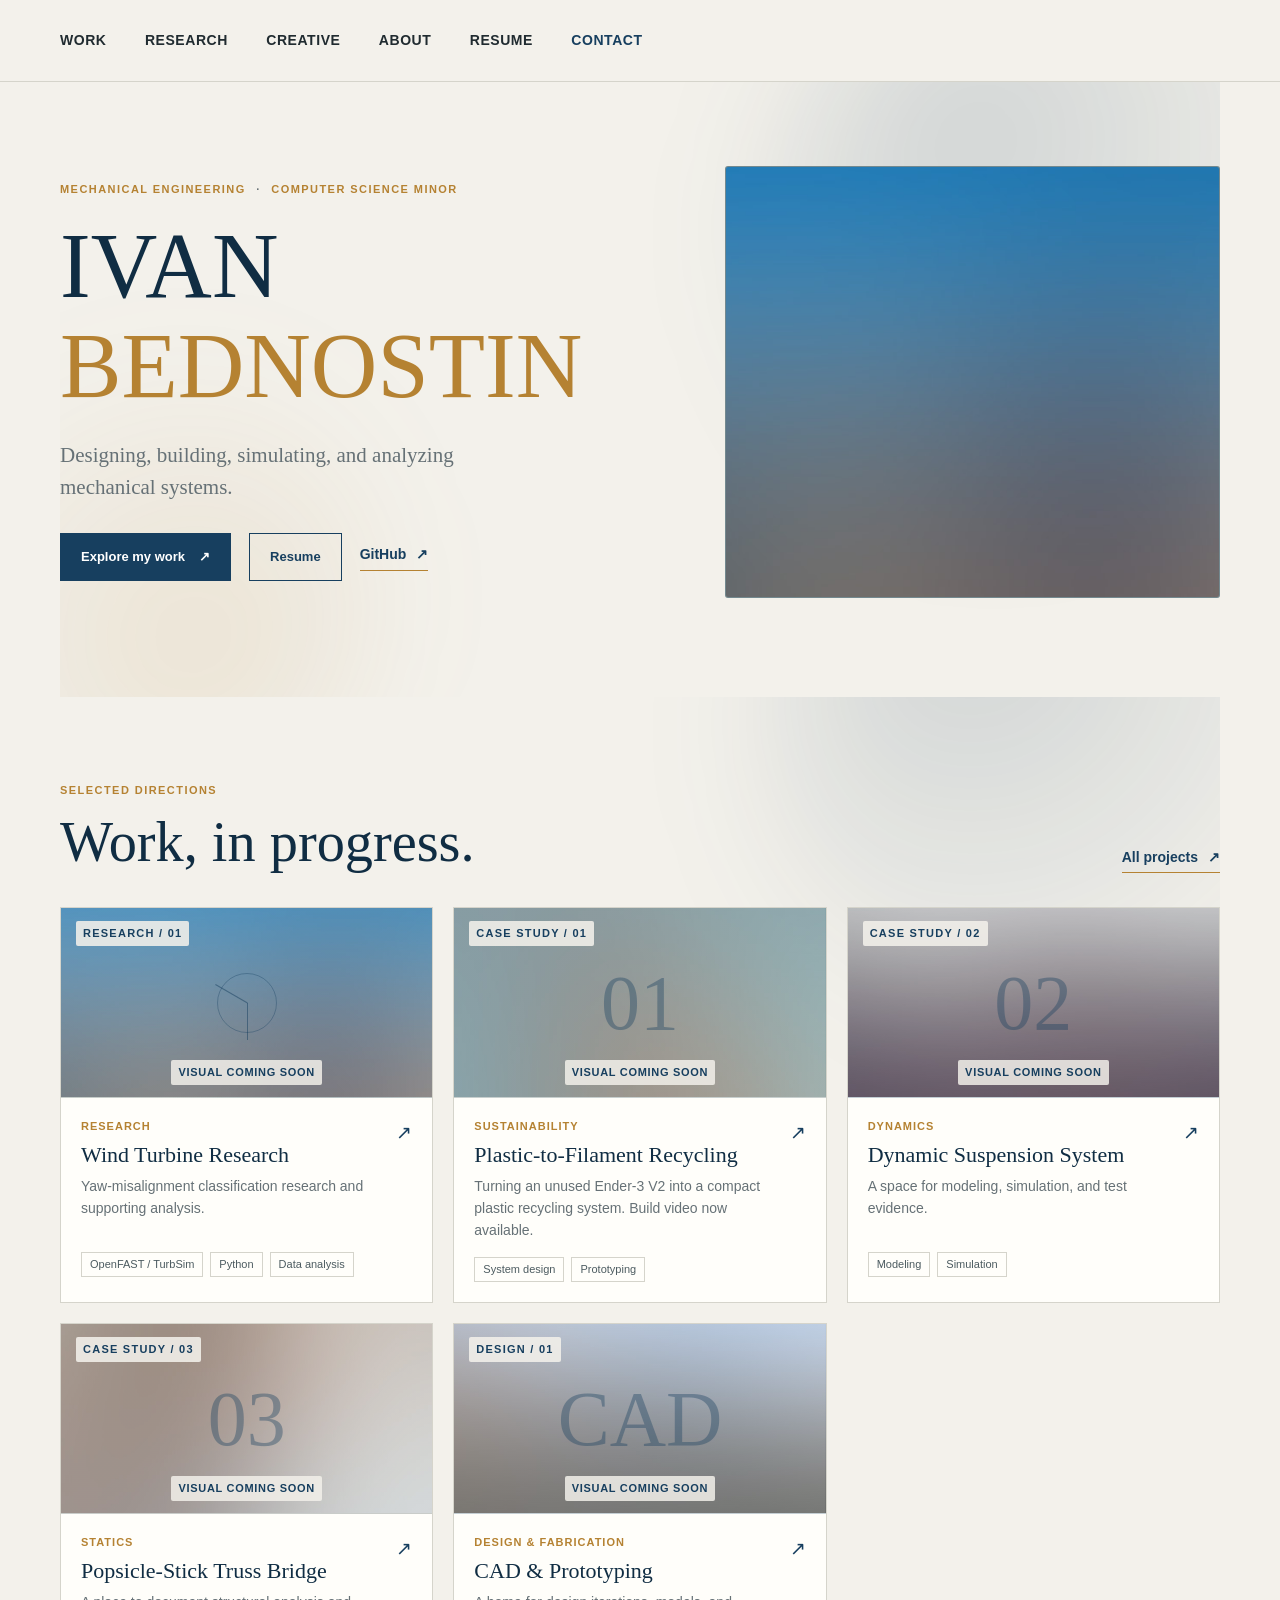
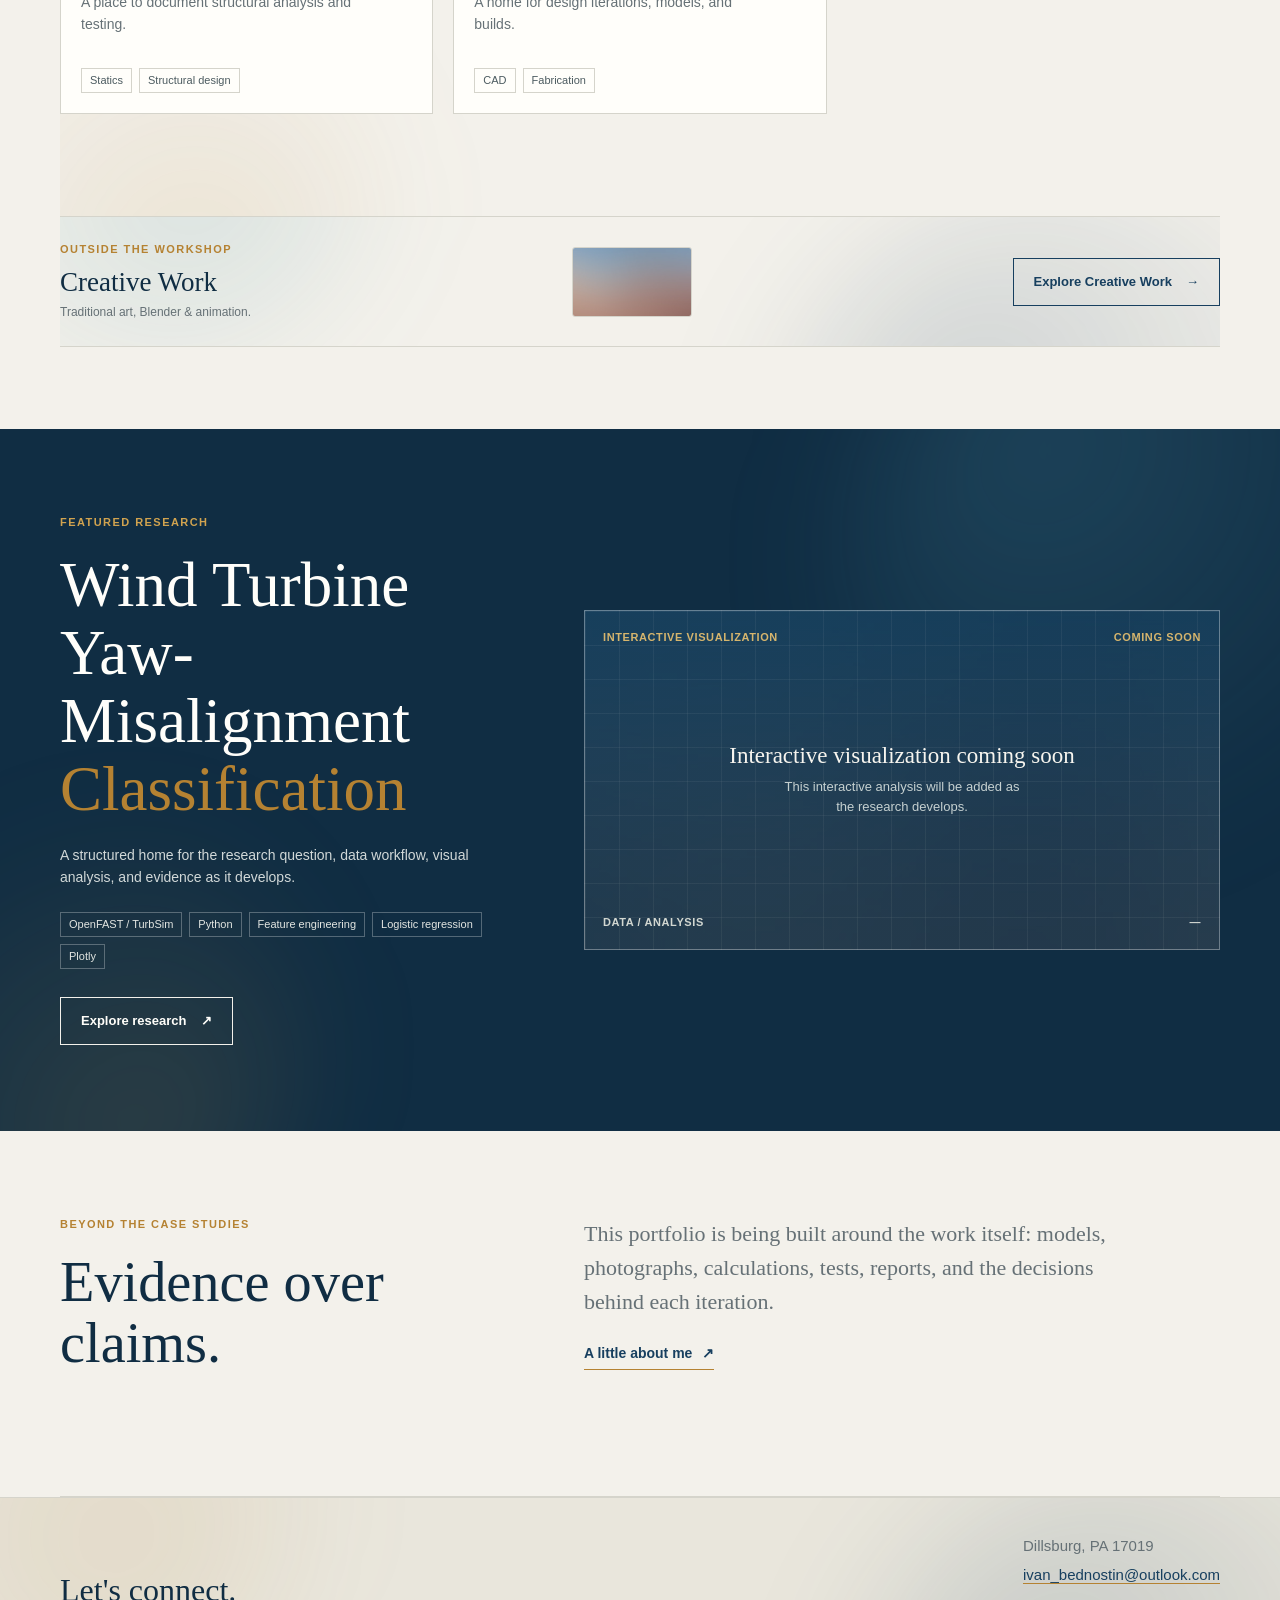
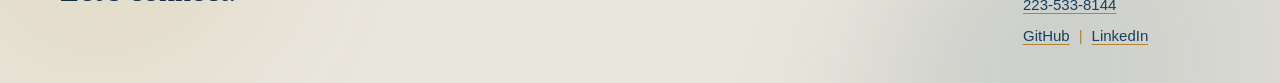
==== index.html @ 0712f46b "Add recycling project build video and automatic new badges Co-authored-by: Copilot <223556219+Copilo" ====
<!doctype html>
<html lang="en">
<head>
  <meta charset="utf-8">
  <meta name="viewport" content="width=device-width, initial-scale=1">
  <meta name="description" content="Engineering portfolio focused on mechanical engineering, computer science, and project work.">
  <title>Engineering Portfolio</title>
  <link rel="stylesheet" href="css/style.css">
  <script src="js/content-updates.js" defer></script>
  <script src="js/main.js" defer></script>
</head>
<body>
  <a class="skip-link" href="#main">Skip to content</a>
  <header class="site-header">
    <button class="menu-toggle" type="button" aria-expanded="false" aria-controls="site-navigation"><span class="menu-icon" aria-hidden="true"></span><span class="sr-only">Toggle navigation</span></button>
    <nav class="site-nav" id="site-navigation" aria-label="Main navigation">
      <a href="projects.html">Work</a><a href="research.html">Research</a><a href="creative.html">Creative</a><a href="about.html">About</a><a href="resume.html">Resume</a><a class="nav-contact" href="#contact">Contact</a>
    </nav>
  </header>

  <main id="main">
    <section class="hero page-shell gradient-field">
      <div class="hero-copy reveal">
        <p class="eyebrow">Mechanical Engineering <span aria-hidden="true">·</span> Computer Science Minor</p>
        <h1>IVAN<br><span>BEDNOSTIN</span></h1>
        <p class="hero-line">Designing, building, simulating, and analyzing mechanical systems.</p>
        <div class="button-row"><a class="button button-primary" href="projects.html">Explore my work <span aria-hidden="true">↗</span></a><a class="button button-secondary" href="resume.html">Resume</a><a class="text-link" href="https://github.com/ivnnsdg" target="_blank" rel="noopener noreferrer">GitHub <span aria-hidden="true">↗</span></a></div>
      </div>
      <div class="hero-visual hero-gradient-visual reveal" aria-hidden="true"><img src="assets/images/gradients/09.jpg" alt="" fetchpriority="high"></div>
    </section>

    <section class="section-block page-shell gradient-field" id="work">
      <div class="section-heading reveal"><div><p class="eyebrow">Selected directions</p><h2>Work, in progress.</h2></div><a class="text-link" href="projects.html">All projects <span aria-hidden="true">↗</span></a></div>
      <div class="project-grid">
        <a class="project-card reveal" href="coming-soon.html?section=research"><div class="card-visual visual-wind gradient-accent-shape" role="img" aria-label="Placeholder for wind turbine research media"><span>RESEARCH / 01</span><i class="wind-mark" aria-hidden="true"></i><b>Visual coming soon</b></div><div class="card-info"><div><p class="card-kicker">Research</p><h3>Wind Turbine Research</h3><p>Yaw-misalignment classification research and supporting analysis.</p></div><span class="card-arrow" aria-hidden="true">↗</span><div class="tag-row"><span>OpenFAST / TurbSim</span><span>Python</span><span>Data analysis</span></div></div></a>
        <a class="project-card reveal" data-new-project="plastic-filament-recycling" href="project-recycling.html"><div class="card-visual visual-recycle" role="img" aria-label="Placeholder for recycling system project media"><span>CASE STUDY / 01</span><i aria-hidden="true">01</i><b>Visual coming soon</b></div><div class="card-info"><div><p class="card-kicker">Sustainability</p><h3>Plastic-to-Filament Recycling</h3><p>Turning an unused Ender-3 V2 into a compact plastic recycling system. Build video now available.</p></div><span class="card-arrow" aria-hidden="true">↗</span><div class="tag-row"><span>System design</span><span>Prototyping</span></div></div></a>
        <a class="project-card reveal" href="coming-soon.html?section=dynamics-suspension"><div class="card-visual visual-dynamics" role="img" aria-label="Placeholder for suspension system project media"><span>CASE STUDY / 02</span><i aria-hidden="true">02</i><b>Visual coming soon</b></div><div class="card-info"><div><p class="card-kicker">Dynamics</p><h3>Dynamic Suspension System</h3><p>A space for modeling, simulation, and test evidence.</p></div><span class="card-arrow" aria-hidden="true">↗</span><div class="tag-row"><span>Modeling</span><span>Simulation</span></div></div></a>
        <a class="project-card reveal" href="coming-soon.html?section=truss-bridge"><div class="card-visual visual-truss" role="img" aria-label="Placeholder for popsicle-stick truss project media"><span>CASE STUDY / 03</span><i aria-hidden="true">03</i><b>Visual coming soon</b></div><div class="card-info"><div><p class="card-kicker">Statics</p><h3>Popsicle-Stick Truss Bridge</h3><p>A place to document structural analysis and testing.</p></div><span class="card-arrow" aria-hidden="true">↗</span><div class="tag-row"><span>Statics</span><span>Structural design</span></div></div></a>
        <a class="project-card reveal" href="coming-soon.html?section=cad-design"><div class="card-visual visual-cad" role="img" aria-label="Placeholder for CAD and prototyping media"><span>DESIGN / 01</span><i aria-hidden="true">CAD</i><b>Visual coming soon</b></div><div class="card-info"><div><p class="card-kicker">Design & fabrication</p><h3>CAD & Prototyping</h3><p>A home for design iterations, models, and builds.</p></div><span class="card-arrow" aria-hidden="true">↗</span><div class="tag-row"><span>CAD</span><span>Fabrication</span></div></div></a>
      </div>
    </section>

    <section class="creative-callout page-shell reveal gradient-field gradient-field-cool" aria-labelledby="creative-callout-title">
      <div><p class="eyebrow">Outside the workshop</p><h2 id="creative-callout-title">Creative Work</h2><p>Traditional art, Blender &amp; animation.</p></div>
      <div class="creative-callout-art" aria-hidden="true"><img src="assets/images/gradients/04.jpg" alt="" loading="lazy"></div>
      <a class="button button-secondary" href="creative.html">Explore Creative Work <span aria-hidden="true">→</span></a>
    </section>

    <section class="research-feature gradient-field gradient-field-dark">
      <div class="page-shell research-layout">
        <div class="research-copy reveal"><p class="eyebrow">Featured research</p><h2>Wind Turbine<br>Yaw-Misalignment<br><em>Classification</em></h2><p>A structured home for the research question, data workflow, visual analysis, and evidence as it develops.</p><div class="tag-row"><span>OpenFAST / TurbSim</span><span>Python</span><span>Feature engineering</span><span>Logistic regression</span><span>Plotly</span></div><a class="button button-light" href="coming-soon.html?section=research">Explore research <span aria-hidden="true">↗</span></a></div>
        <div class="plot-placeholder reveal" role="img" aria-label="Placeholder for a future interactive Plotly visualization"><div class="plot-topline"><span>INTERACTIVE VISUALIZATION</span><span>COMING SOON</span></div><div class="plot-grid"><span>Interactive visualization coming soon</span><small>This interactive analysis will be added as the research develops.</small></div><div class="plot-bottomline"><span>DATA / ANALYSIS</span><span>—</span></div></div>
      </div>
    </section>

    <section class="section-block page-shell split-section" id="cad">
      <div class="split-heading reveal"><p class="eyebrow">Beyond the case studies</p><h2>Evidence over claims.</h2></div><div class="split-copy reveal"><p>This portfolio is being built around the work itself: models, photographs, calculations, tests, reports, and the decisions behind each iteration.</p><a class="text-link" href="about.html">A little about me <span aria-hidden="true">↗</span></a></div>
    </section>

  </main>

  <section class="portfolio-contact gradient-field" id="contact" aria-labelledby="contact-title">
    <div class="page-shell portfolio-contact-layout">
      <h2 id="contact-title">Let's connect.</h2>
      <address class="portfolio-contact-details">
        <span>Dillsburg, PA 17019</span>
        <a href="mailto:ivan_bednostin@outlook.com">ivan_bednostin@outlook.com</a>
        <a href="tel:+12235338144">223-533-8144</a>
        <nav aria-label="Professional profiles"><a href="https://github.com/ivnnsdg" target="_blank" rel="noopener noreferrer">GitHub</a><span aria-hidden="true">|</span><a href="https://linkedin.com/in/ivan-bednostin" target="_blank" rel="noopener noreferrer">LinkedIn</a></nav>
      </address>
    </div>
  </section>
</body>
</html>
---- css/style.css ----
@charset "UTF-8";

:root {
  color-scheme: light;
  --paper: #f3f1eb;
  --paper-deep: #e9e6dc;
  --ink: #202b30;
  --muted: #667176;
  --navy: #173f5f;
  --navy-deep: #102d43;
  --ochre: #b58232;
  --line: #d5d4cb;
  --white: #fffefa;
  --serif: "Palatino Linotype", "Book Antiqua", Georgia, serif;
  --sans: "Trebuchet MS", "Segoe UI", sans-serif;
  --shell: 1160px;
}

* { box-sizing: border-box; }
html { scroll-behavior: smooth; scroll-padding-top: 90px; }
body { margin: 0; background: var(--paper); color: var(--ink); font: 16px/1.65 var(--sans); }
body, button, a { -webkit-tap-highlight-color: transparent; }
a { color: inherit; }
button { font: inherit; }
::selection { background: var(--navy); color: var(--white); }
:focus-visible { outline: 3px solid var(--ochre); outline-offset: 4px; }
.page-shell { width: min(var(--shell), calc(100% - 64px)); margin-inline: auto; }
.sr-only { position: absolute; width: 1px; height: 1px; padding: 0; margin: -1px; overflow: hidden; clip: rect(0, 0, 0, 0); white-space: nowrap; border: 0; }
.skip-link { position: fixed; z-index: 20; top: 12px; left: 12px; padding: 10px 14px; color: white; background: var(--navy); transform: translateY(-160%); }
.skip-link:focus { transform: translateY(0); }

.site-header { min-height: 82px; padding: 0 max(32px, calc((100% - var(--shell)) / 2)); display: flex; align-items: center; justify-content: space-between; border-bottom: 1px solid var(--line); position: relative; z-index: 10; background: var(--paper); }
.site-nav { display: flex; align-items: center; gap: clamp(18px, 3vw, 40px); }
.site-nav a { color: var(--ink); text-decoration: none; font-size: 12px; font-weight: 700; letter-spacing: 1.15px; text-transform: uppercase; transition: color .2s ease; }
.site-nav a:hover, .site-nav a[aria-current="page"] { color: var(--ochre); }
.site-nav .nav-contact { color: var(--navy); }
.menu-toggle { display: none; width: 44px; height: 44px; border: 1px solid var(--line); background: transparent; color: var(--navy); cursor: pointer; }
.menu-icon, .menu-icon::before, .menu-icon::after { width: 18px; height: 1px; display: block; position: relative; margin: auto; background: currentColor; transition: transform .2s ease; }
.menu-icon::before, .menu-icon::after { content: ""; position: absolute; left: 0; }
.menu-icon::before { top: -6px; }.menu-icon::after { top: 6px; }
.menu-toggle[aria-expanded="true"] .menu-icon { background: transparent; }
.menu-toggle[aria-expanded="true"] .menu-icon::before { top: 0; transform: rotate(45deg); }
.menu-toggle[aria-expanded="true"] .menu-icon::after { top: 0; transform: rotate(-45deg); }

h1, h2, h3, p { margin-top: 0; }
h1, h2, h3 { color: var(--navy-deep); }
h1, h2 { font-family: var(--serif); font-weight: 400; line-height: 1.08; }
h1 { margin-bottom: 24px; font-size: clamp(58px, 7.2vw, 94px); letter-spacing: 0; }
h1 span, h1 em, h2 em { color: var(--ochre); font-style: normal; }
h2 { margin-bottom: 20px; font-size: clamp(36px, 4.4vw, 58px); }
h3 { font-size: 20px; line-height: 1.25; }
.eyebrow, .placeholder-label { color: var(--ochre); font-size: 10px; font-weight: 700; letter-spacing: 1.8px; line-height: 1.4; text-transform: uppercase; }
.eyebrow { margin-bottom: 20px; }
.eyebrow span { padding-inline: 6px; color: var(--muted); }
.muted { color: var(--muted); }
.text-link { display: inline-flex; align-items: center; gap: 10px; padding-bottom: 4px; border-bottom: 1px solid var(--ochre); color: var(--navy); text-decoration: none; font-size: 13px; font-weight: 700; }
.text-link span { transition: transform .2s ease; }
.text-link:hover span { transform: translate(3px, -2px); }
.button-row { display: flex; align-items: center; flex-wrap: wrap; gap: 12px 18px; }
.button { min-height: 48px; display: inline-flex; justify-content: center; align-items: center; gap: 14px; padding: 0 20px; border: 1px solid var(--navy); text-decoration: none; font-size: 12px; font-weight: 700; transition: background .2s ease, color .2s ease, transform .2s ease; }
.button:hover:not(:disabled) { transform: translateY(-2px); }
.button-primary { background: var(--navy); color: white; }
.button-primary:hover:not(:disabled) { background: var(--navy-deep); }
.button-secondary { color: var(--navy); }
.button-secondary:hover { background: #e4e8e8; }
.button-light { border-color: var(--paper); color: var(--white); }
.button-light:hover { background: var(--paper); color: var(--navy); }
.button:disabled { cursor: not-allowed; opacity: .56; }

.hero { min-height: 615px; display: grid; grid-template-columns: 1fr .88fr; align-items: center; gap: clamp(38px, 8vw, 106px); padding-block: 62px 78px; }
.hero-copy { padding-block: 16px; }
.hero-copy h1 { text-transform: uppercase; }
.hero-line { max-width: 440px; margin-bottom: 30px; color: var(--muted); font: 21px/1.5 var(--serif); }
.hero-affiliation { margin: 34px 0 0; color: var(--muted); font-size: 11px; letter-spacing: .5px; }
.hero-affiliation span { padding-inline: 6px; color: var(--ochre); }
.technical-placeholder { min-height: 430px; position: relative; overflow: hidden; border: 1px solid #b8c1bf; background-color: #e6e9e3; background-image: linear-gradient(rgba(23, 63, 95, .075) 1px, transparent 1px), linear-gradient(90deg, rgba(23, 63, 95, .075) 1px, transparent 1px); background-size: 28px 28px; }
.hero-gradient-visual { min-height: 430px; overflow: hidden; border: 1px solid rgba(23, 63, 95, .18); border-radius: 3px; background: #87999a; }
.hero-gradient-visual img { width: 100%; height: 100%; min-height: 430px; display: block; object-fit: cover; object-position: center; transition: transform .55s ease; }
.hero-gradient-visual:hover img { transform: scale(1.025); }
.drawing-frame { position: absolute; inset: 9% 10%; border: 1px solid rgba(23, 63, 95, .35); }
.drawing-frame::before, .drawing-frame::after { content: ""; position: absolute; inset: 12%; border: 1px dashed rgba(23, 63, 95, .28); }
.drawing-frame::after { inset: 25% 20%; border-style: solid; transform: rotate(45deg); }
.drawing-cross { width: 9px; height: 9px; position: absolute; z-index: 1; border: 1px solid var(--ochre); border-radius: 50%; }
.cross-one { top: 19%; left: 28%; }.cross-two { right: 24%; bottom: 24%; }
.drawing-ring { width: 36%; aspect-ratio: 1; position: absolute; top: 32%; left: 32%; border: 1px solid rgba(23, 63, 95, .5); border-radius: 50%; }
.drawing-axis { position: absolute; left: 50%; top: 50%; background: rgba(23, 63, 95, .45); transform-origin: left; }
.axis-x { width: 34%; height: 1px; }.axis-y { width: 26%; height: 1px; transform: rotate(90deg); }
.drawing-dimension { position: absolute; color: var(--navy); font: 9px var(--sans); letter-spacing: 1.2px; }
.dimension-top { left: 4%; top: -17px; }.dimension-side { right: -44px; bottom: 12%; writing-mode: vertical-rl; }
.placeholder-caption { position: absolute; left: 20px; bottom: 18px; display: flex; align-items: flex-start; gap: 10px; color: var(--navy); font-size: 11px; font-weight: 700; }
.placeholder-caption small { color: var(--muted); font-size: 10px; font-weight: 400; }
.status-dot { width: 7px; height: 7px; margin-top: 5px; border-radius: 50%; background: var(--ochre); }
.visual-index { position: absolute; right: 18px; top: 16px; color: var(--muted); font-size: 9px; letter-spacing: 1px; }

.section-block { padding-block: 86px 102px; }
.section-heading { display: flex; align-items: end; justify-content: space-between; gap: 24px; margin-bottom: 34px; }
.section-heading h2 { margin-bottom: 0; }
.section-heading .eyebrow { margin-bottom: 14px; }
.project-grid { display: grid; grid-template-columns: repeat(3, minmax(0, 1fr)); gap: 20px; }
.project-card { min-width: 0; overflow: hidden; border: 1px solid var(--line); background: var(--white); color: inherit; text-decoration: none; transition: transform .22s ease, border-color .22s ease, box-shadow .22s ease; }
.project-card:hover { transform: translateY(-4px); border-color: #9caeb2; box-shadow: 0 12px 28px rgba(29, 48, 55, .08); }
.card-visual { height: 190px; position: relative; display: grid; place-items: center; overflow: hidden; border-bottom: 1px solid rgba(23, 63, 95, .15); background-color: #e2e6e2; }
.card-visual::before { content: ""; position: absolute; inset: 0; background-position: center; background-size: cover; transition: transform .45s ease; }
.project-card:hover .card-visual::before { transform: scale(1.035); }
.card-visual > span { position: absolute; z-index: 1; left: 15px; top: 13px; padding: 4px 7px; border-radius: 2px; background: rgba(243, 241, 235, .88); color: var(--navy); font-size: 9px; font-weight: 700; letter-spacing: 1.25px; }
.card-visual > i { z-index: 1; color: rgba(23, 63, 95, .38); font: normal 78px var(--serif); }
.card-visual > b { position: absolute; z-index: 1; bottom: 12px; padding: 4px 7px; border-radius: 2px; background: rgba(243, 241, 235, .84); color: var(--navy); font-size: 9px; font-weight: 700; letter-spacing: .7px; text-transform: uppercase; }
.visual-wind { background-color: #e6e8df; }.visual-recycle { background-color: #e6e8e1; }.visual-dynamics { background-color: #e1e7e8; }.visual-truss { background-color: #e9e5dc; }.visual-cad { background-color: #e3e7e7; }.visual-creative { background-color: #e9e3d9; }
.wind-mark { width: 60px; height: 60px; position: relative; border: 1px solid rgba(23, 63, 95, .34); border-radius: 50%; }
.wind-mark::before, .wind-mark::after { content: ""; position: absolute; left: 50%; top: 50%; width: 1px; height: 37px; background: rgba(23, 63, 95, .5); transform-origin: top; }
.wind-mark::after { transform: rotate(120deg); }.wind-mark { box-shadow: inset 0 0 0 28px transparent; }
.card-info { min-height: 199px; display: grid; grid-template-columns: 1fr auto; gap: 16px 10px; padding: 20px; }
.card-kicker { margin-bottom: 7px; color: var(--ochre); font-size: 9px; font-weight: 700; letter-spacing: 1.35px; text-transform: uppercase; }
.card-info h3 { margin-bottom: 8px; font: 22px/1.18 var(--serif); }
.card-info p:not(.card-kicker) { max-width: 290px; margin-bottom: 0; color: var(--muted); font-size: 12px; line-height: 1.55; }
.card-arrow { color: var(--navy); font-size: 19px; transition: transform .2s ease; }.project-card:hover .card-arrow { transform: translate(3px, -3px); }
.tag-row { display: flex; flex-wrap: wrap; gap: 7px; grid-column: 1 / -1; align-self: end; }
.tag-row span { padding: 4px 8px; border: 1px solid var(--line); color: #4c5b60; font-size: 9px; line-height: 1.35; }

.research-feature { padding-block: 86px; background: var(--navy-deep); color: #f7f5ef; }
.research-layout { display: grid; grid-template-columns: .8fr 1.2fr; align-items: center; gap: clamp(40px, 8vw, 100px); }
.research-copy .eyebrow { color: #d1a34f; }.research-copy h2 { margin-bottom: 22px; color: var(--white); font-size: clamp(42px, 5vw, 63px); }.research-copy p:not(.eyebrow) { max-width: 410px; color: #d1d8d8; font-size: 14px; }
.research-copy .tag-row { margin: 24px 0 28px; }.research-copy .tag-row span { border-color: rgba(255,255,255,.28); color: #e3e6e2; }
.plot-placeholder { min-height: 340px; display: flex; flex-direction: column; padding: 18px; border: 1px solid rgba(255,255,255,.34); background-color: #183b52; background-image: linear-gradient(rgba(237, 237, 222, .06) 1px, transparent 1px), linear-gradient(90deg, rgba(237, 237, 222, .06) 1px, transparent 1px), linear-gradient(rgba(16, 45, 67, .78), rgba(16, 45, 67, .78)), url("../assets/images/gradients/09.jpg"); background-size: 34px 34px, 34px 34px, cover, cover; background-position: 0 0, 0 0, center, center; }
.plot-topline, .plot-bottomline { display: flex; justify-content: space-between; gap: 12px; color: #d6b56d; font-size: 9px; font-weight: 700; letter-spacing: 1px; }
.plot-grid { flex: 1; display: flex; flex-direction: column; align-items: center; justify-content: center; text-align: center; color: #f7f5ef; }
.plot-grid span { font: 23px var(--serif); }.plot-grid small { max-width: 250px; margin-top: 8px; color: #c5d0d0; font-size: 11px; }
.plot-bottomline { color: #d2d7d1; }
.split-section { display: grid; grid-template-columns: .8fr 1.2fr; gap: clamp(40px, 8vw, 100px); border-bottom: 1px solid var(--line); }
.split-heading h2 { max-width: 400px; }.split-copy p { max-width: 560px; margin-bottom: 22px; color: var(--muted); font: 22px/1.55 var(--serif); }

.interior-page { padding-top: 84px; padding-bottom: 100px; }
.page-intro { max-width: 850px; margin-bottom: 74px; }
.page-intro h1 { font-size: clamp(52px, 7vw, 82px); }
.intro-deck { max-width: 580px; margin-bottom: 0; color: var(--muted); font: 21px/1.55 var(--serif); }
.content-section { display: grid; grid-template-columns: 220px minmax(0, 1fr); gap: 40px; padding-block: 36px 54px; border-top: 1px solid var(--line); }
.section-number { padding-top: 8px; color: var(--ochre); font-size: 11px; font-weight: 700; letter-spacing: 1.3px; }
.section-number span { display: block; margin-top: 9px; color: var(--muted); font-size: 9px; letter-spacing: 1.5px; }
.content-section h2 { margin-bottom: 20px; font-size: 37px; }
.placeholder-panel { max-width: 680px; padding: 23px 26px; border-left: 2px solid var(--ochre); background: #ebe9e1; }
.placeholder-panel p:last-child { max-width: 590px; margin-bottom: 0; color: var(--muted); }
.placeholder-panel .placeholder-label { margin-bottom: 11px; }
.story-section { padding-top: 50px; }
.story-section .muted { margin-bottom: 28px; }
.timeline { margin: 0; padding: 0; list-style: none; border-top: 1px solid var(--line); }
.timeline li { display: grid; grid-template-columns: 46px minmax(0, 1fr) 100px; gap: 15px; align-items: start; padding: 23px 0; border-bottom: 1px solid var(--line); }
.timeline-index { color: var(--ochre); font: 17px var(--serif); }.timeline h3 { margin: 0 0 5px; font: 22px var(--serif); }.timeline p { margin: 0; color: var(--muted); font-size: 12px; }.timeline-period { padding-top: 4px; color: var(--muted); font-size: 9px; letter-spacing: 1px; text-align: right; }
.closing-note { max-width: 760px; margin: 35px 0 0 260px; padding: 22px 0; border-top: 1px solid var(--line); }.closing-note .eyebrow { margin-bottom: 10px; }.closing-note p:last-child { margin: 0; color: var(--muted); }

.case-index-list { border-top: 1px solid var(--line); }
.case-index-item { min-height: 105px; display: grid; grid-template-columns: 55px minmax(0, 1fr) auto; align-items: center; gap: 20px; border-bottom: 1px solid var(--line); text-decoration: none; }
.case-index-item:hover h2 { color: var(--ochre); }.case-index-item .index-code { color: var(--ochre); font: 18px var(--serif); }.case-index-item h2 { margin: 0 0 5px; font: 26px var(--serif); transition: color .2s; }.case-index-item p { margin: 0; color: var(--muted); font-size: 11px; }
.academic-section { padding-top: 50px; }.course-list { margin-top: 27px; border-top: 1px solid var(--line); }.course-item { border-bottom: 1px solid var(--line); }.course-item summary { display: flex; justify-content: space-between; align-items: center; gap: 18px; min-height: 64px; cursor: pointer; color: var(--navy-deep); font: 21px var(--serif); list-style: none; }.course-item summary::-webkit-details-marker { display: none; }.course-item summary::after { content: "+"; color: var(--ochre); font: 21px var(--sans); }.course-item[open] summary::after { content: "−"; }.course-item summary span { color: var(--muted); font: 10px var(--sans); text-align: right; }.course-item > p { margin: 0; padding: 0 25px 20px 0; color: var(--muted); font-size: 13px; }
.media-placeholder { min-height: 260px; display: flex; flex-direction: column; align-items: center; justify-content: center; gap: 8px; padding: 28px; border: 1px solid #bac3c1; background-color: #e8e8e0; background-image: linear-gradient(rgba(23, 63, 95, .07) 1px, transparent 1px), linear-gradient(90deg, rgba(23, 63, 95, .07) 1px, transparent 1px); background-size: 26px 26px; color: var(--muted); text-align: center; font: 18px var(--serif); }.media-placeholder .placeholder-label { color: var(--ochre); font: 700 9px var(--sans); }.media-wide { min-height: 180px; margin-top: 25px; }

.research-meta { display: flex; flex-wrap: wrap; gap: 12px 36px; margin-top: 28px; color: var(--muted); font-size: 11px; }.research-meta strong { display: block; margin-top: 4px; color: var(--navy); font-size: 13px; }
.research-question { margin-top: 10px; }.workflow-grid { display: grid; grid-template-columns: repeat(2, minmax(0, 1fr)); border-top: 1px solid var(--line); border-left: 1px solid var(--line); }.workflow-step { min-height: 170px; padding: 22px; border-right: 1px solid var(--line); border-bottom: 1px solid var(--line); }.workflow-step > span { color: var(--ochre); font-size: 9px; font-weight: 700; letter-spacing: 1.2px; }.workflow-step h3 { margin: 14px 0 7px; font: 22px var(--serif); }.workflow-step p { margin: 0; color: var(--muted); font-size: 12px; }.plot-placeholder-page { min-height: 380px; margin-top: 24px; border-color: #82939a; background-color: var(--navy-deep); }.output-list { border-top: 1px solid var(--line); }.output-list > div { display: grid; grid-template-columns: 180px 1fr; gap: 20px; padding: 18px 0; border-bottom: 1px solid var(--line); }.output-list span { color: var(--navy); font: 19px var(--serif); }.output-list p { margin: 0; color: var(--muted); font-size: 12px; }

.case-page .page-intro { margin-bottom: 40px; }.case-page .page-intro h1 { font-size: clamp(46px, 6.5vw, 76px); }.case-page .tag-row { margin-top: 23px; }.case-hero-media { min-height: 390px; margin-bottom: 50px; }.case-sections { max-width: 900px; margin-left: auto; border-top: 1px solid var(--line); }.case-section { border-bottom: 1px solid var(--line); }.case-section summary { min-height: 72px; display: flex; align-items: center; gap: 24px; cursor: pointer; color: var(--navy-deep); font: 25px var(--serif); list-style: none; }.case-section summary::-webkit-details-marker { display: none; }.case-section summary::after { content: "+"; margin-left: auto; color: var(--ochre); font: 23px var(--sans); }.case-section[open] summary::after { content: "−"; }.case-section summary span { color: var(--ochre); font: 13px var(--sans); }.case-content { max-width: 700px; padding: 0 35px 24px 48px; color: var(--muted); font-size: 13px; }.case-content p { margin: 0; }.case-content .media-placeholder { color: var(--muted); }.case-back { margin: 40px 0 0 260px; }

.resume-heading { margin-bottom: 46px; padding-bottom: 28px; border-bottom: 2px solid var(--navy); }.resume-heading h1 { margin: 0; font: 56px/1.05 var(--serif); }.resume-subtitle { margin: 11px 0 17px; color: var(--navy); font-size: 17px; font-weight: 700; }.resume-contact { display: flex; flex-wrap: wrap; gap: 6px 19px; margin: 0; padding: 0; list-style: none; color: var(--muted); font-size: 12px; }.resume-contact li + li::before { content: ""; display: inline-block; width: 4px; height: 4px; margin: 0 10px 2px 0; border-radius: 50%; background: var(--ochre); }.resume-contact a, .contact-items a { text-decoration-color: rgba(255,255,255,.35); text-underline-offset: 3px; }.resume-section { display: grid; grid-template-columns: 205px minmax(0, 1fr); gap: 28px; padding: 25px 0 29px; border-bottom: 1px solid var(--line); }.resume-section > h2 { margin: 0; color: var(--ochre); font: 23px/1.2 var(--serif); }.resume-entry + .resume-entry { margin-top: 22px; padding-top: 20px; border-top: 1px solid var(--line); }.resume-entry h3 { margin: 0 0 5px; font: 20px/1.3 var(--serif); }.resume-entry-heading { display: flex; justify-content: space-between; align-items: baseline; gap: 16px; }.resume-entry-heading > span { color: var(--muted); font-size: 11px; text-align: right; }.resume-entry > p { margin: 0 0 7px; color: var(--muted); font-size: 12px; }.resume-entry .resume-role { color: var(--navy); font-weight: 700; }.resume-separator { padding-inline: 4px; color: var(--ochre); }.resume-detail { font-size: 11px !important; }.resume-entry ul { display: grid; gap: 8px; margin: 12px 0 0; padding-left: 18px; color: var(--muted); font-size: 12px; line-height: 1.6; }.resume-entry li::marker { color: var(--ochre); }.resume-skills { display: grid; gap: 11px; margin: 0; }.resume-skills > div { display: grid; grid-template-columns: 170px minmax(0, 1fr); gap: 15px; }.resume-skills dt { color: var(--navy); font-size: 12px; font-weight: 700; }.resume-skills dd { margin: 0; color: var(--muted); font-size: 12px; }.resume-project-type { margin-left: 8px; color: var(--muted); font: 11px var(--sans); }.resume-project-type::before { content: "("; }.resume-project-type::after { content: ")"; }.resume-coursework { margin: 0; color: var(--muted); font-size: 12px; }.resume-heading a { color: var(--navy); text-decoration-color: var(--line); text-underline-offset: 3px; }
.resume-heading .resume-download { display: inline-flex; margin-top: 18px; }.resume-preview { width: min(100%, 390px); display: block; margin: 0 0 34px auto; color: var(--navy); text-decoration: none; }.resume-preview img { width: 100%; height: auto; display: block; border: 1px solid var(--line); background: var(--white); box-shadow: 0 10px 26px rgba(31, 43, 47, .1); }.resume-preview > span { display: flex; justify-content: space-between; padding-top: 9px; font-size: 11px; font-weight: 700; }.resume-preview:hover > span { color: var(--ochre); }

.creative-page { background: #efede6; }.creative-intro h1 { font-size: clamp(56px, 8vw, 92px); }.creative-gallery { display: grid; grid-template-columns: 1.2fr .8fr 1fr; grid-auto-rows: 220px; gap: 14px; }.gallery-slot { min-height: 180px; position: relative; display: flex; flex-direction: column; align-items: center; justify-content: center; gap: 7px; overflow: hidden; border: 1px solid #cec9bd; background: linear-gradient(135deg, #e1e4df 0%, #e8e5dc 100%); color: var(--muted); text-align: center; font: 18px var(--serif); }.gallery-slot::before { content: ""; position: absolute; inset: 18px; border: 1px solid rgba(23, 63, 95, .19); pointer-events: none; }.gallery-slot .placeholder-label { z-index: 1; }.gallery-slot > span:not(.placeholder-label) { max-width: 220px; z-index: 1; }.gallery-slot small { position: absolute; right: 29px; bottom: 25px; color: var(--ochre); font: 11px var(--sans); }.gallery-slot-large { grid-column: span 2; grid-row: span 2; background: linear-gradient(145deg, #dce3e3, #e8e1d4); }.gallery-slot-tall { grid-row: span 2; background: linear-gradient(145deg, #e5ded3, #e4e8e4); }.gallery-slot-wide { grid-column: span 2; }

.site-footer { padding-block: 60px 20px; background: var(--navy-deep); color: #f2f0e8; }.footer-grid { display: grid; grid-template-columns: .7fr 1.3fr; gap: 30px 70px; }.site-footer h2 { margin: 0 0 10px; color: var(--white); font-size: 42px; }.site-footer .eyebrow { margin-bottom: 12px; color: #d1a34f; }.site-footer p { margin-bottom: 0; color: #c8d0d0; font-size: 12px; }.contact-items { display: grid; grid-template-columns: repeat(3, 1fr); gap: 20px; align-content: center; }.contact-items span { color: #d1a34f; font-size: 9px; font-weight: 700; letter-spacing: 1.4px; text-transform: uppercase; }.contact-items p { margin-top: 7px; }.footer-bottom { grid-column: 1 / -1; display: flex; justify-content: space-between; gap: 20px; margin-top: 35px; padding-top: 17px; border-top: 1px solid rgba(255,255,255,.2); color: #c8d0d0; font-size: 10px; }.footer-bottom a { color: white; text-decoration: none; }.footer-bottom a:hover { color: #d1a34f; }

.reveal { opacity: 0; transform: translateY(12px); transition: opacity .6s ease, transform .6s ease; }.reveal.is-visible { opacity: 1; transform: none; }

@media (max-width: 850px) {
  .site-header { min-height: 72px; padding-inline: 24px; }.menu-toggle { display: block; }.site-nav { display: none; position: absolute; top: calc(100% - 1px); left: 0; right: 0; padding: 12px 24px 22px; border-bottom: 1px solid var(--line); background: var(--paper); }.site-nav.is-open { display: grid; gap: 0; }.site-nav a { padding: 13px 0; border-bottom: 1px solid var(--line); }.site-nav a:last-child { border-bottom: 0; }
  .hero { min-height: 0; grid-template-columns: 1fr 1fr; gap: 35px; padding-block: 65px; }.technical-placeholder { min-height: 360px; }.project-grid { grid-template-columns: repeat(2, minmax(0, 1fr)); }.research-layout { grid-template-columns: 1fr; }.research-copy { max-width: 620px; }.research-copy h2 br { display: none; }.plot-placeholder { min-height: 300px; }.content-section { grid-template-columns: 155px minmax(0, 1fr); gap: 25px; }.closing-note, .case-back { margin-left: 180px; }.case-sections { max-width: none; }.footer-grid { gap: 28px; }
}
@media (max-width: 600px) {
  body { font-size: 15px; }.page-shell { width: min(100% - 40px, var(--shell)); }.site-header { padding-inline: 20px; }.brand { font-size: 10px; }.brand-mark { width: 33px; }.hero { grid-template-columns: 1fr; gap: 36px; padding-block: 50px 62px; }.hero-copy h1 { font-size: clamp(58px, 15vw, 82px); }.hero-line { font-size: 19px; }.button-row { gap: 10px; }.button-row .text-link { margin-left: 5px; }.technical-placeholder { min-height: 310px; }.section-block { padding-block: 62px 70px; }.section-heading { align-items: start; flex-direction: column; gap: 17px; }.project-grid { grid-template-columns: 1fr; gap: 14px; }.card-visual { height: 175px; }.card-info { min-height: 175px; }.research-feature { padding-block: 65px; }.research-layout { gap: 38px; }.split-section { grid-template-columns: 1fr; gap: 5px; }.split-copy p { font-size: 20px; }
  .interior-page { padding-top: 59px; padding-bottom: 70px; }.page-intro { margin-bottom: 48px; }.page-intro h1 { font-size: clamp(48px, 13vw, 68px); }.intro-deck { font-size: 18px; }.content-section { grid-template-columns: 1fr; gap: 17px; padding-block: 28px 39px; }.section-number span { display: inline; margin: 0 0 0 8px; }.content-section h2 { font-size: 32px; }.timeline li { grid-template-columns: 30px minmax(0, 1fr); gap: 10px; }.timeline-period { grid-column: 2; text-align: left; }.closing-note, .case-back { margin-left: 0; }.case-index-item { grid-template-columns: 34px minmax(0, 1fr) auto; gap: 12px; }.case-index-item h2 { font-size: 21px; }.course-item summary { align-items: flex-start; font-size: 19px; }.course-item summary span { max-width: 45%; }.workflow-grid { grid-template-columns: 1fr; }.workflow-step { min-height: 145px; }.output-list > div { grid-template-columns: 1fr; gap: 5px; }.case-page .page-intro h1 { font-size: clamp(43px, 11.8vw, 62px); }.case-hero-media { min-height: 260px; margin-bottom: 32px; }.case-section summary { min-height: 64px; gap: 15px; font-size: 20px; }.case-content { padding-left: 34px; }.resume-heading { margin-bottom: 35px; }.resume-heading h1 { font-size: 43px; }.resume-subtitle { font-size: 15px; }.resume-contact { gap: 5px 13px; }.resume-contact li + li::before { margin-right: 7px; }.resume-section { grid-template-columns: 1fr; gap: 14px; padding-block: 22px 25px; }.resume-section > h2 { font-size: 22px; }.resume-entry-heading { align-items: flex-start; flex-direction: column; gap: 1px; }.resume-entry-heading > span { text-align: left; }.resume-skills > div { grid-template-columns: 125px minmax(0, 1fr); gap: 10px; }.resume-entry ul { padding-left: 17px; }.creative-gallery { grid-template-columns: 1fr 1fr; grid-auto-rows: 180px; gap: 10px; }.gallery-slot-large { grid-column: span 2; grid-row: span 1; }.gallery-slot-tall { grid-row: span 2; }.gallery-slot-wide { grid-column: span 2; }.footer-grid { grid-template-columns: 1fr; gap: 25px; }.contact-items { gap: 10px; }.contact-items p { overflow-wrap: anywhere; font-size: 10px; }.footer-bottom { grid-column: auto; margin-top: 12px; }
}
.home-footer { padding-block: 28px; border-top: 1px solid var(--line); background: var(--paper); color: var(--ink); }
.home-footer-content { display: flex; justify-content: space-between; align-items: center; flex-wrap: wrap; gap: 18px 36px; }
.home-footer .home-footer-identity h2 { margin: 0 0 4px; color: var(--navy-deep); font: 23px/1.2 var(--serif); }
.home-footer p, .home-footer-contact { margin: 0; color: var(--muted); font-size: 12px; font-style: normal; }
.home-footer-contact { display: grid; gap: 3px; }
.home-footer a { color: var(--navy); text-decoration-color: var(--ochre); text-underline-offset: 3px; }
.home-footer-links { display: flex; gap: 15px; color: var(--navy); font-size: 12px; }
.home-footer-links span { color: var(--muted); }

.resume-document-page { max-width: 900px; padding-top: 72px; padding-bottom: 78px; }
.resume-page-heading .eyebrow { margin-bottom: 14px; }
.resume-page-heading h1 { margin-bottom: 16px; font-size: clamp(48px, 6vw, 64px); text-transform: uppercase; }
.resume-page-heading p:last-child { max-width: 600px; margin: 0; color: var(--muted); font: 18px/1.55 var(--serif); }
.resume-page-actions { display: flex; align-items: center; flex-wrap: wrap; gap: 18px 24px; margin: 27px 0 34px; }
.resume-page-actions .button { min-width: 190px; }
.resume-pdf { width: min(100%, 760px); aspect-ratio: 8.5 / 11; margin-inline: auto; overflow: hidden; border-radius: 5px; background: #fff; box-shadow: 0 8px 24px rgba(31, 43, 47, .09); }
.resume-pdf object { width: 100%; height: 100%; display: block; }
.pdf-fallback { display: grid; height: 100%; align-content: center; justify-items: center; gap: 12px; padding: 24px; color: var(--muted); text-align: center; }
.pdf-fallback p { margin: 0; }
.pdf-fallback a { color: var(--navy); font-weight: 700; text-underline-offset: 3px; text-decoration-color: var(--ochre); }
.resume-contact-section { padding-block: 35px; border-top: 1px solid var(--line); background: var(--paper-deep); }
.resume-contact-layout { display: grid; grid-template-columns: 1fr auto; align-items: center; gap: 20px 36px; }
.resume-contact-identity .eyebrow { margin-bottom: 8px; }
.resume-contact-identity h2 { margin: 0 0 6px; font: 28px/1.2 var(--serif); }
.resume-contact-identity > p:last-child { margin: 0; color: var(--muted); font-size: 12px; }
.resume-contact-details { display: grid; gap: 6px; color: var(--muted); font-size: 12px; font-style: normal; }
.resume-contact-details a { color: var(--navy); text-decoration-color: var(--ochre); text-underline-offset: 3px; }
.resume-contact-links { display: flex; align-items: center; gap: 9px; margin-top: 2px; }
.resume-contact-links span { color: var(--ochre); }
.resume-compact-footer { padding-block: 15px; background: var(--paper); color: var(--muted); font-size: 10px; }
.resume-compact-footer > div { display: flex; justify-content: space-between; gap: 16px; }
.resume-compact-footer a { color: var(--navy); text-decoration: none; }

.portfolio-contact { padding-block: 36px; border-top: 1px solid var(--line); background: var(--paper-deep); }
.portfolio-contact-layout { display: grid; grid-template-columns: 1fr auto; align-items: center; gap: 24px 36px; }
.portfolio-contact h2 { margin: 0; color: var(--navy-deep); font: 32px/1.15 var(--serif); }
.portfolio-contact-details { display: grid; gap: 6px; color: var(--muted); font-size: 12px; font-style: normal; }
.portfolio-contact-details a { color: var(--navy); text-decoration-color: var(--ochre); text-underline-offset: 3px; }
.portfolio-contact-details nav, .portfolio-footer nav { display: flex; align-items: center; gap: 9px; }
.portfolio-contact-details nav { margin-top: 2px; }
.portfolio-contact-details nav span, .portfolio-footer nav span { color: var(--ochre); }
.portfolio-footer { padding-block: 15px; border-top: 1px solid var(--line); background: var(--paper); color: var(--muted); font-size: 13px; }
.portfolio-footer nav { justify-content: center; }
.portfolio-footer a { color: var(--navy); text-decoration: none; }

.creative-page { background: var(--paper); }
.visual-wind::before { background-image: linear-gradient(rgba(243, 241, 235, .18), rgba(243, 241, 235, .18)), url("../assets/images/gradients/09.jpg"); }
.visual-recycle::before { background-image: linear-gradient(rgba(243, 241, 235, .18), rgba(243, 241, 235, .18)), url("../assets/images/gradients/01.jpg"); }
.visual-dynamics::before { background-image: linear-gradient(rgba(243, 241, 235, .18), rgba(243, 241, 235, .18)), url("../assets/images/gradients/08.jpg"); }
.visual-truss::before { background-image: linear-gradient(rgba(243, 241, 235, .2), rgba(243, 241, 235, .2)), url("../assets/images/gradients/02.jpg"); }
.visual-cad::before { background-image: linear-gradient(rgba(243, 241, 235, .2), rgba(243, 241, 235, .2)), url("../assets/images/gradients/03.jpg"); }
.creative-page-intro { max-width: 860px; margin-bottom: 48px; }
.creative-page-intro h1 { margin-bottom: 18px; font-size: 60px; }
.creative-page-intro .eyebrow { margin-bottom: 16px; }
.creative-education { display: grid; grid-template-columns: 200px minmax(0, 1fr); gap: 24px; align-items: start; margin-bottom: 58px; padding-block: 22px; border-block: 1px solid var(--line); }
.creative-education > .eyebrow { margin: 3px 0 0; }
.creative-education h2 { margin: 0 0 5px; font: 22px/1.3 var(--serif); }
.creative-education p:not(.eyebrow) { margin: 0; color: var(--muted); font-size: 12px; }
.creative-category { padding-block: 42px 54px; border-top: 1px solid var(--line); }
.creative-category-heading { display: flex; align-items: baseline; justify-content: space-between; gap: 20px; margin-bottom: 25px; }
.creative-category-heading .eyebrow { margin: 0; }
.creative-category-heading h2 { margin: 0; font-size: 34px; }
.creative-category-deck { margin: -10px 0 23px; color: var(--muted); font-size: 12px; }
.creative-subsections { display: grid; gap: 38px; }
.creative-subsection h3 { margin: 0 0 14px; font: 22px/1.25 var(--serif); }
.creative-placeholder-grid { display: grid; grid-template-columns: repeat(3, minmax(0, 1fr)); gap: 14px; }
.creative-media-placeholder { min-width: 0; aspect-ratio: 4 / 3; display: grid; place-items: center; padding: 16px; border: 1px solid var(--line); border-radius: 3px; background: #e7e9e4; color: var(--muted); text-align: center; font: 15px/1.4 var(--serif); transition: border-color .2s ease, transform .2s ease; }
.creative-media-placeholder:hover { transform: translateY(-2px); border-color: #aab5b4; }
.creative-subsection:first-child .creative-media-placeholder:nth-child(1) { background-image: linear-gradient(rgba(243, 241, 235, .32), rgba(243, 241, 235, .32)), url("../assets/images/gradients/04.jpg"); background-size: cover; }
.creative-subsection:first-child .creative-media-placeholder:nth-child(2) { background-image: linear-gradient(rgba(243, 241, 235, .3), rgba(243, 241, 235, .3)), url("../assets/images/gradients/08.jpg"); background-size: cover; }
.creative-subsection:first-child .creative-media-placeholder:nth-child(3) { background-image: linear-gradient(rgba(243, 241, 235, .32), rgba(243, 241, 235, .32)), url("../assets/images/gradients/02.jpg"); background-size: cover; }
.creative-subsection:last-child .creative-media-placeholder:nth-child(1) { background-image: linear-gradient(rgba(243, 241, 235, .3), rgba(243, 241, 235, .3)), url("../assets/images/gradients/01.jpg"); background-size: cover; }
.creative-subsection:last-child .creative-media-placeholder:nth-child(2) { background-image: linear-gradient(rgba(243, 241, 235, .3), rgba(243, 241, 235, .3)), url("../assets/images/gradients/12.jpg"); background-size: cover; }
.creative-subsection:last-child .creative-media-placeholder:nth-child(3) { background-image: linear-gradient(rgba(243, 241, 235, .32), rgba(243, 241, 235, .32)), url("../assets/images/gradients/04.jpg"); background-size: cover; }
.creative-model-placeholder { width: min(100%, 760px); margin-inline: auto; }
.creative-model-placeholder { background-image: linear-gradient(rgba(243, 241, 235, .28), rgba(243, 241, 235, .28)), url("../assets/images/gradients/12.jpg"); background-size: cover; }
.creative-video-placeholder { width: min(100%, 760px); aspect-ratio: 16 / 9; margin-inline: auto; background-color: var(--navy-deep); background-image: linear-gradient(rgba(16, 45, 67, .38), rgba(16, 45, 67, .38)), url("../assets/images/gradients/03.jpg"); background-position: center; background-size: cover; color: #f2f0e8; }
.creative-model-card { display: grid; grid-template-columns: minmax(0, 1.4fr) minmax(220px, .6fr); gap: 25px; padding-block: 22px; border-top: 1px solid var(--line); }
.creative-model-media { display: grid; grid-template-columns: repeat(3, minmax(0, 1fr)); gap: 10px; }
.creative-model-media a { min-width: 0; display: block; overflow: hidden; border: 1px solid var(--line); background: #e7e9e4; }
.creative-model-media a:first-child { grid-column: 1 / -1; }
.creative-model-media img { width: 100%; height: 100%; aspect-ratio: 4 / 3; display: block; object-fit: contain; transition: transform .25s ease; }
.creative-model-media a:first-child img { aspect-ratio: 16 / 10; }
.creative-model-media a:hover img { transform: scale(1.025); }
.creative-optional-media { min-height: 110px; }
.creative-model-copy h3, .creative-animation-card h3 { margin: 0 0 8px; font: 24px/1.2 var(--serif); }
.creative-model-copy p, .creative-animation-card p { margin: 0 0 14px; color: var(--muted); font-size: 13px; }
.creative-tag { display: inline-block; padding: 4px 9px; border: 1px solid var(--line); color: var(--navy); font-size: 10px; }
.creative-detail-link { display: block; width: fit-content; margin-top: 17px; color: var(--navy); font-size: 12px; font-weight: 700; text-decoration-color: var(--ochre); text-underline-offset: 4px; }
.creative-animation-card { width: min(100%, 760px); margin-inline: auto; }
.creative-animation-card video { width: 100%; aspect-ratio: 16 / 9; display: block; margin-bottom: 17px; background: var(--navy-deep); }
.lightbox { position: fixed; inset: 0; width: 100vw; height: 100vh; max-width: none; max-height: none; padding: 64px 76px; border: 0; background: rgba(16, 45, 67, .97); color: white; }
.lightbox::backdrop { background: rgba(16, 45, 67, .94); }
.lightbox figure { width: 100%; height: 100%; display: grid; grid-template-rows: minmax(0, 1fr) auto; justify-items: center; gap: 12px; margin: 0; }
.lightbox img { min-width: 0; min-height: 0; max-width: 100%; max-height: 100%; object-fit: contain; }
.lightbox figcaption { color: #e4e8e5; font-size: 12px; }
.lightbox button { position: absolute; min-width: 42px; min-height: 42px; border: 1px solid rgba(255,255,255,.35); border-radius: 3px; background: rgba(16,45,67,.7); color: white; font: inherit; cursor: pointer; }
.lightbox button[hidden] { display: none; }
.lightbox button:hover { border-color: var(--ochre); color: #e5bd70; }
.lightbox-close { top: 14px; right: 16px; font-size: 25px !important; }
.lightbox-previous, .lightbox-next { top: 50%; transform: translateY(-50%); font-size: 21px !important; }
.lightbox-previous { left: 16px; }.lightbox-next { right: 16px; }
.lightbox-fullscreen { right: 16px; bottom: 14px; padding-inline: 12px; font-size: 11px !important; }
.creative-callout { display: flex; justify-content: space-between; align-items: center; gap: 24px; margin-block: 0 82px; padding-block: 25px; border-block: 1px solid var(--line); }
.creative-callout .eyebrow { margin-bottom: 8px; }
.creative-callout h2 { margin: 0 0 5px; font: 27px/1.2 var(--serif); }
.creative-callout p:last-child { margin: 0; color: var(--muted); font-size: 12px; }
.creative-callout-art { width: 120px; height: 70px; flex: 0 0 auto; overflow: hidden; border: 1px solid var(--line); border-radius: 3px; }
.creative-callout-art img { width: 100%; height: 100%; display: block; object-fit: cover; transition: transform .4s ease; }
.creative-callout:hover .creative-callout-art img { transform: scale(1.04); }

@media (max-width: 850px) {
  .home-footer-content { gap: 15px 28px; }
  .menu-toggle { margin-left: auto; }
  .creative-education { grid-template-columns: 160px minmax(0, 1fr); }
  .creative-model-card { grid-template-columns: 1fr; }
}
@media (max-width: 600px) {
  .home-footer-content { align-items: flex-start; flex-direction: column; gap: 14px; }
  .home-footer-links { gap: 18px; }
  .portfolio-contact-layout { grid-template-columns: 1fr; gap: 18px; }
  .resume-document-page { padding-top: 56px; padding-bottom: 62px; }
  .resume-page-heading h1 { font-size: 45px; }
  .resume-page-heading p:last-child { font-size: 17px; }
  .resume-page-actions { align-items: stretch; flex-direction: column; gap: 13px; }
  .resume-page-actions .button { width: 100%; }
  .resume-page-actions .text-link { align-self: center; }
  .resume-contact-layout { grid-template-columns: 1fr; gap: 18px; }
  .resume-compact-footer > div { flex-wrap: wrap; }
  .creative-page-intro { margin-bottom: 36px; }
  .creative-page-intro h1 { font-size: 43px; }
  .creative-education { grid-template-columns: 1fr; gap: 10px; margin-bottom: 38px; }
  .creative-category { padding-block: 31px 38px; }
  .creative-category-heading { align-items: flex-start; flex-direction: column; gap: 8px; }
  .creative-category-heading h2 { font-size: 29px; }
  .creative-placeholder-grid { grid-template-columns: repeat(2, minmax(0, 1fr)); gap: 9px; }
  .creative-model-media { grid-template-columns: repeat(2, minmax(0, 1fr)); }
  .creative-model-media a:first-child { grid-column: 1 / -1; }
  .lightbox { padding: 60px 48px; }
  .lightbox-previous { left: 5px; }.lightbox-next { right: 5px; }
  .creative-callout { align-items: flex-start; flex-direction: column; gap: 17px; margin-bottom: 62px; }
}

@media (max-width: 850px) {
  .hero-gradient-visual, .hero-gradient-visual img { min-height: 360px; }
}
@media (max-width: 600px) {
  .hero-gradient-visual, .hero-gradient-visual img { min-height: 300px; }
  .creative-callout-art { width: min(100%, 180px); height: 72px; }
}

body { line-height: 1.55; }
.site-nav a { padding-block: 7px; font-size: 14px; font-weight: 600; letter-spacing: .55px; }
.eyebrow, .placeholder-label { font-size: 11px; letter-spacing: 1.45px; }
.text-link { font-size: 14px; }
.button { font-size: 13px; }
.hero-affiliation { font-size: 13px; }
.drawing-dimension, .visual-index { font-size: 11px; }
.placeholder-caption { font-size: 12px; }
.placeholder-caption small { font-size: 11px; }
.card-visual > span, .card-visual > b { font-size: 11px; }
.card-kicker { font-size: 11px; letter-spacing: 1px; }
.card-info p:not(.card-kicker) { font-size: 14px; }
.tag-row span { font-size: 11px; }
.plot-topline, .plot-bottomline { font-size: 11px; letter-spacing: .6px; }
.plot-grid small { font-size: 13px; }
.section-number { font-size: 12px; }
.section-number span { font-size: 11px; letter-spacing: 1px; }
.timeline p { font-size: 14px; }
.timeline-period { font-size: 12px; letter-spacing: .6px; }
.case-index-item p { font-size: 13px; }
.course-item summary span { font-size: 13px; }
.course-item > p { font-size: 14px; }
.media-placeholder .placeholder-label { font-size: 11px; }
.research-meta { font-size: 13px; }
.workflow-step > span { font-size: 11px; letter-spacing: .8px; }
.workflow-step p, .output-list p { font-size: 14px; }
.contact-items span { font-size: 11px; letter-spacing: 1px; }
.footer-bottom { font-size: 12px; }
.resume-contact { font-size: 13px; }
.resume-entry-heading > span, .resume-entry > p, .resume-detail, .resume-coursework { font-size: 13px !important; }
.resume-entry ul { font-size: 13px; }
.resume-skills dt, .resume-skills dd { font-size: 13px; }
.resume-project-type { font-size: 12px; }
.resume-preview > span { font-size: 13px; }
.home-footer p, .home-footer-contact, .home-footer-links { font-size: 14px; }
.resume-contact-identity > p:last-child, .resume-contact-details { font-size: 14px; }
.portfolio-contact-details { font-size: 15px; }
.creative-education-note div p { font-size: 13px; }
.creative-education-copy > p:nth-of-type(2) { font-size: 14px; line-height: 1.55; }
.creative-education-note .creative-school-map { font-size: 13px; }
.creative-card-copy p { font-size: 15px; }
.creative-card-tags span { font-size: 12px; }
.creative-explore, .creative-detail-back { font-size: 13px; }
.creative-category-tabs a { font-size: 13px; }
.creative-model-copy p, .creative-animation-card p { font-size: 14px; }
.creative-tag { font-size: 11px; }
.lightbox figcaption { font-size: 13px; }
.lightbox-fullscreen { font-size: 12px !important; }

@media (max-width: 850px) {
  .site-nav a { padding-block: 13px; }
}
@media (max-width: 600px) {
  body { font-size: 16px; }
}

@media (prefers-reduced-motion: reduce) {
  *, *::before, *::after { scroll-behavior: auto !important; animation-duration: .01ms !important; animation-iteration-count: 1 !important; transition-duration: .01ms !important; }
  .reveal { opacity: 1; transform: none; }
}
@media print {
  @page { size: letter; margin: .42in .5in; }
  body { background: #fff; color: #202b30; font-size: 8pt; line-height: 1.3; }
  .site-header, .site-footer, .skip-link, .resume-download, .resume-preview { display: none !important; }
  .page-shell { width: 100%; max-width: none; margin: 0; }
  .interior-page { padding: 0 !important; }
  .resume-heading { margin-bottom: 10px; padding-bottom: 9px; }
  .resume-heading .eyebrow { display: none; }
  .resume-heading h1 { font-size: 27pt; }
  .resume-subtitle { margin: 4px 0 8px; font-size: 10pt; }
  .resume-contact { gap: 3px 10px; font-size: 7pt; }
  .resume-contact li + li::before { width: 3px; height: 3px; margin: 0 6px 1px 0; }
  .resume-contact a { text-decoration: none; }
  .resume-section { grid-template-columns: 1.45in minmax(0, 1fr); gap: 12px; padding: 8px 0 9px; break-inside: avoid; }
  .resume-section > h2 { font-size: 11pt; }
  .resume-entry + .resume-entry { margin-top: 10px; padding-top: 8px; }
  .resume-entry h3 { margin-bottom: 2px; font-size: 9pt; }
  .resume-entry-heading > span, .resume-entry > p, .resume-detail, .resume-skills dt, .resume-skills dd, .resume-coursework { font-size: 7pt !important; }
  .resume-entry ul { gap: 3px; margin-top: 5px; font-size: 7pt; line-height: 1.3; }
  .resume-skills { gap: 4px; }
  .resume-skills > div { grid-template-columns: 1.3in minmax(0, 1fr); gap: 8px; }
  .resume-project-type { font-size: 7pt; }
  .reveal { opacity: 1 !important; transform: none !important; }
}

/* ===== Decorative gradient system: soft, low-contrast accents layered behind content ===== */
.gradient-field { position: relative; isolation: isolate; overflow: hidden; }
.gradient-field::before, .gradient-field::after { content: ""; position: absolute; z-index: -1; display: block; border-radius: 50%; pointer-events: none; filter: blur(64px); }
.gradient-field::before { width: min(56vw, 640px); height: min(56vw, 640px); top: -24%; right: -16%; background: radial-gradient(circle at 32% 32%, rgba(23, 63, 95, .16), rgba(23, 63, 95, 0) 68%); }
.gradient-field::after { width: min(42vw, 480px); height: min(42vw, 480px); left: -14%; bottom: -20%; background: radial-gradient(circle at 62% 62%, rgba(181, 130, 50, .13), rgba(181, 130, 50, 0) 70%); }
.gradient-field-cool::after { background: radial-gradient(circle at 62% 62%, rgba(58, 138, 156, .15), rgba(58, 138, 156, 0) 70%); }
.gradient-field-dark::before { background: radial-gradient(circle at 30% 28%, rgba(94, 173, 197, .18), rgba(94, 173, 197, 0) 68%); }
.gradient-field-dark::after { background: radial-gradient(circle at 68% 72%, rgba(209, 163, 79, .16), rgba(209, 163, 79, 0) 70%); }
.gradient-accent-shape { background-image: radial-gradient(circle at 75% 20%, rgba(23, 63, 95, .14), rgba(23, 63, 95, 0) 55%), radial-gradient(circle at 15% 85%, rgba(181, 130, 50, .12), rgba(181, 130, 50, 0) 55%); }
.accent-line { display: block; width: 58px; height: 2px; margin-bottom: 16px; background: linear-gradient(90deg, var(--ochre), rgba(181, 130, 50, 0)); }
.accent-line-cool { background: linear-gradient(90deg, #3a8a9c, rgba(58, 138, 156, 0)); }
@media (max-width: 600px) {
  .gradient-field::before { width: 80vw; height: 80vw; }
  .gradient-field::after { width: 65vw; height: 65vw; }
}
@media (prefers-reduced-motion: reduce) {
  .gradient-field::before, .gradient-field::after { transition: none; }
}

/* ===== Coming Soon page ===== */
/* New-content badge, video section, upcoming cards */
.project-card, .case-index-item, .build-video { position: relative; }
.new-badge { position: absolute; top: 12px; right: 12px; z-index: 2; padding: 2px 9px; border-radius: 999px; background: #d32f2f; color: #fff; font: 700 10px/1.6 var(--sans); letter-spacing: 1px; pointer-events: none; }
.case-index-item .new-badge { top: 50%; right: 44px; transform: translateY(-50%); }
.build-video { max-width: 900px; margin: 0 0 50px auto; }
.build-video h2 { max-width: calc(100% - 70px); margin-bottom: 12px; font-size: clamp(26px, 3.2vw, 36px); }
.build-video > p:not(.video-note) { max-width: 700px; margin-bottom: 22px; color: var(--muted); font-size: 14px; }
.video-frame { aspect-ratio: 16 / 9; overflow: hidden; border-radius: 6px; background: var(--navy-deep); box-shadow: 0 8px 24px rgba(31, 43, 47, .1); }
.video-frame iframe { width: 100%; height: 100%; display: block; border: 0; }
.video-note { margin: 14px 0 0; }
.upcoming-grid { max-width: 900px; margin: 0 0 50px auto; display: grid; grid-template-columns: repeat(2, minmax(0, 1fr)); gap: 16px; }
.upcoming-card { padding: 22px; border: 1px dashed #bac3c1; border-radius: 6px; background: transparent; }
.upcoming-card .eyebrow { margin-bottom: 10px; }
.upcoming-card h2 { margin-bottom: 10px; font-size: 22px; line-height: 1.25; }
.upcoming-card p { color: var(--muted); font-size: 13px; }
.upcoming-card .upcoming-status { margin-bottom: 8px; color: var(--navy); font-weight: 700; font-size: 12px; letter-spacing: .5px; }
@media (max-width: 850px) { .build-video, .upcoming-grid { max-width: none; } }
@media (max-width: 600px) { .upcoming-grid { grid-template-columns: 1fr; } .case-index-item .new-badge { right: 36px; } }
.coming-soon-intro { max-width: 640px; padding: 48px 48px 52px; border: 1px solid var(--line); background: var(--white); }
.coming-soon-badge { display: inline-flex; align-items: center; gap: 8px; margin-top: 22px; padding: 8px 14px; border: 1px solid var(--ochre); border-radius: 999px; background: rgba(181, 130, 50, .08); color: var(--navy); font-size: 11px; font-weight: 700; letter-spacing: 1.4px; text-transform: uppercase; }
.coming-soon-badge::before { content: ""; width: 7px; height: 7px; border-radius: 50%; background: var(--ochre); }
.coming-soon-actions { display: flex; flex-wrap: wrap; align-items: center; gap: 14px 22px; margin-top: 30px; }
@media (max-width: 600px) {
  .coming-soon-intro { padding: 34px 26px 38px; }
}
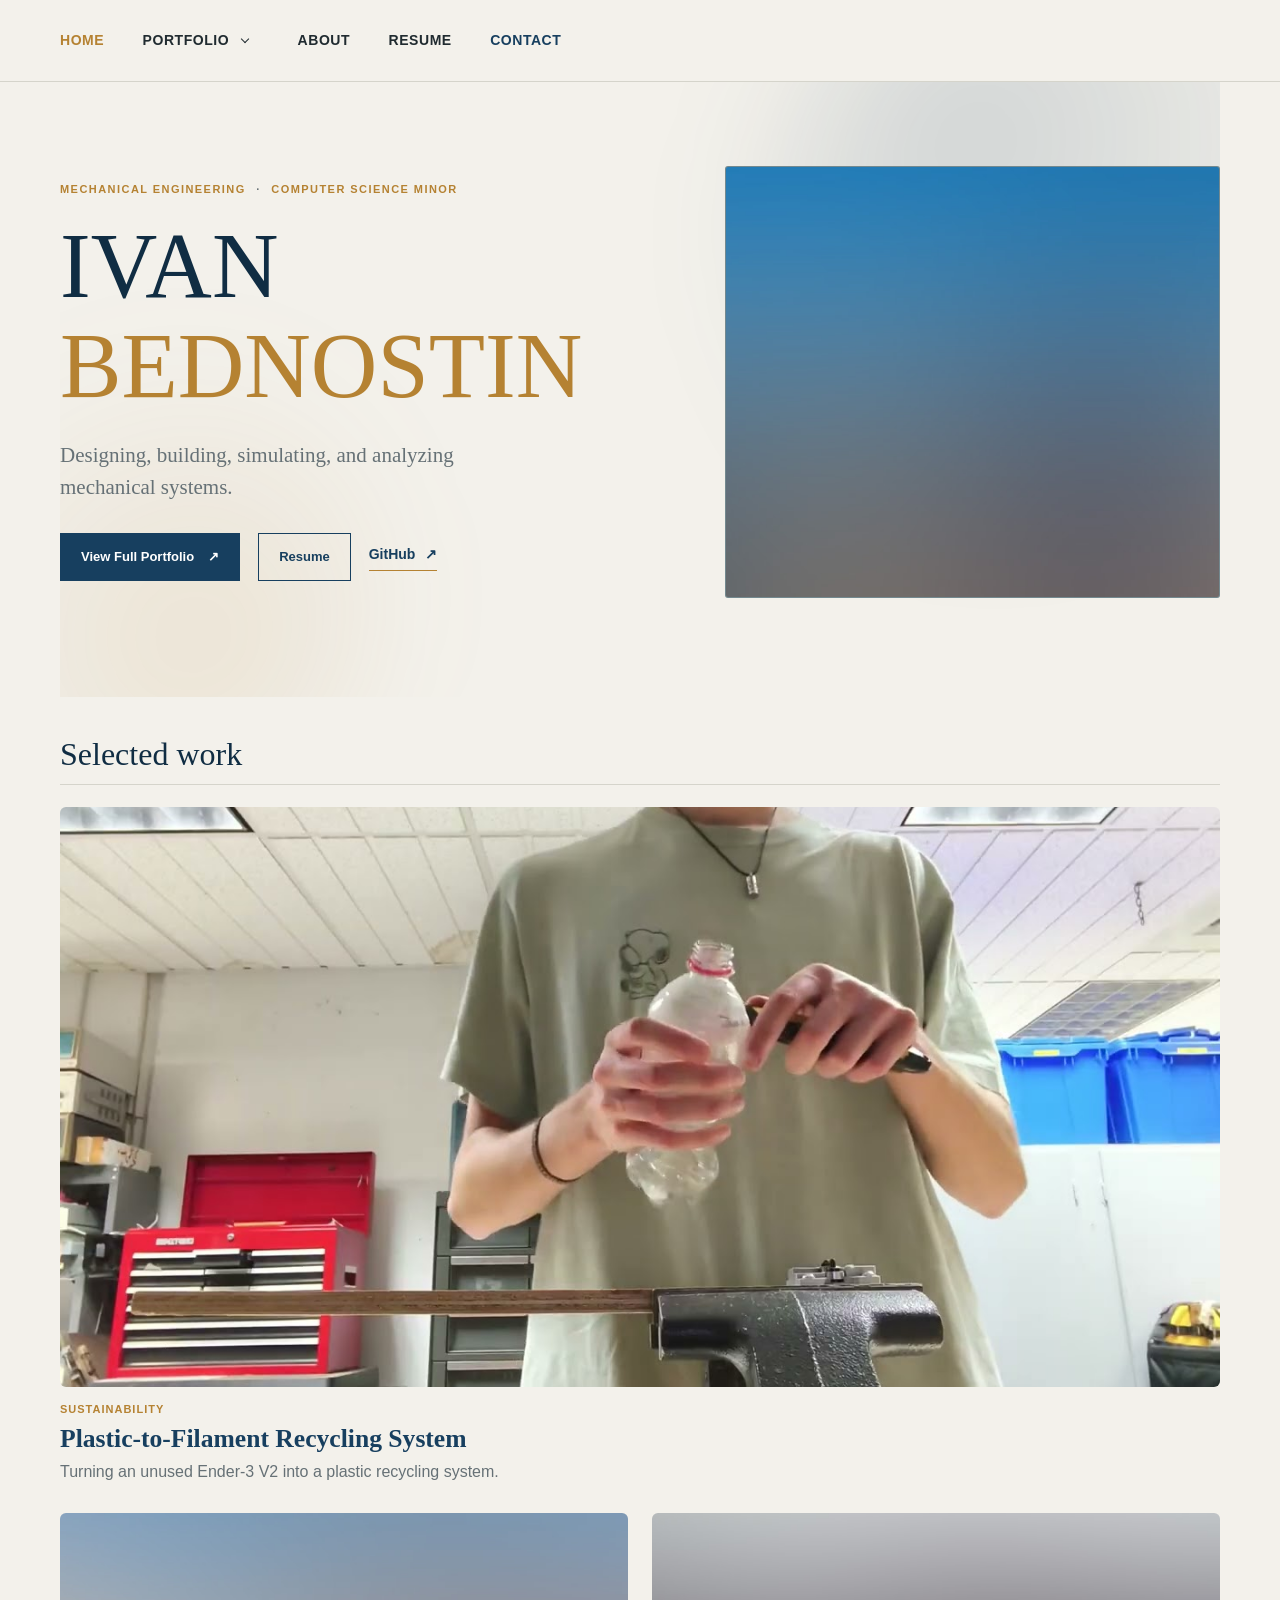
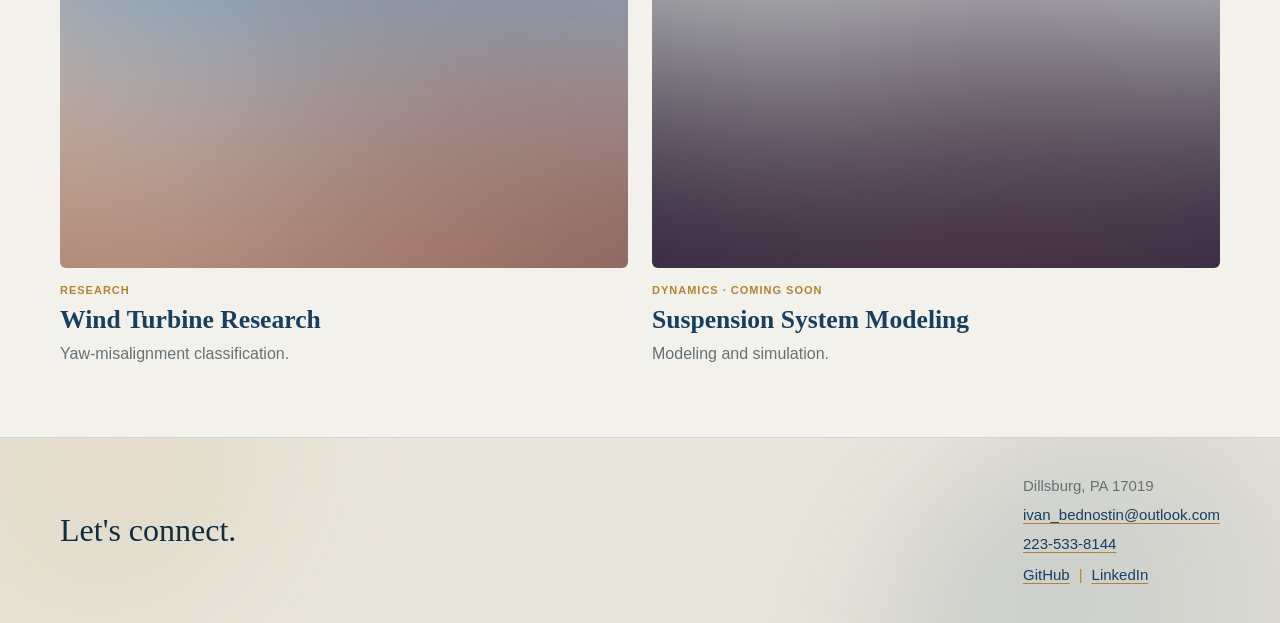
==== commit e728da3a: "Restructure site: Portfolio page, dropdown nav, lean Home, breadcrumbs Co-authored-by: Copilot <2235" ====
--- a/index.html
+++ b/index.html
@@ -11,12 +11,7 @@
 </head>
 <body>
   <a class="skip-link" href="#main">Skip to content</a>
-  <header class="site-header">
-    <button class="menu-toggle" type="button" aria-expanded="false" aria-controls="site-navigation"><span class="menu-icon" aria-hidden="true"></span><span class="sr-only">Toggle navigation</span></button>
-    <nav class="site-nav" id="site-navigation" aria-label="Main navigation">
-      <a href="projects.html">Work</a><a href="research.html">Research</a><a href="creative.html">Creative</a><a href="about.html">About</a><a href="resume.html">Resume</a><a class="nav-contact" href="#contact">Contact</a>
-    </nav>
-  </header>
+  <header class="site-header"><button class="menu-toggle" type="button" aria-expanded="false" aria-controls="site-navigation"><span class="menu-icon" aria-hidden="true"></span><span class="sr-only">Toggle navigation</span></button><nav class="site-nav" id="site-navigation" aria-label="Main navigation"><a href="index.html" aria-current="page">Home</a><div class="nav-dropdown"><a href="portfolio.html">Portfolio</a><button class="submenu-toggle" type="button" aria-expanded="false" aria-controls="portfolio-submenu" aria-label="Portfolio sections"><span aria-hidden="true"></span></button><ul class="submenu" id="portfolio-submenu"><li><a href="portfolio.html#engineering-projects">Engineering Projects</a></li><li><a href="portfolio.html#research">Research</a></li><li><a href="portfolio.html#design-creative">Design &amp; Creative Work</a></li></ul></div><a href="about.html">About</a><a href="resume.html">Resume</a><a class="nav-contact" href="index.html#contact">Contact</a></nav></header>
 
   <main id="main">
     <section class="hero page-shell gradient-field">
@@ -24,39 +19,28 @@
         <p class="eyebrow">Mechanical Engineering <span aria-hidden="true">·</span> Computer Science Minor</p>
         <h1>IVAN<br><span>BEDNOSTIN</span></h1>
         <p class="hero-line">Designing, building, simulating, and analyzing mechanical systems.</p>
-        <div class="button-row"><a class="button button-primary" href="projects.html">Explore my work <span aria-hidden="true">↗</span></a><a class="button button-secondary" href="resume.html">Resume</a><a class="text-link" href="https://github.com/ivnnsdg" target="_blank" rel="noopener noreferrer">GitHub <span aria-hidden="true">↗</span></a></div>
+        <div class="button-row"><a class="button button-primary" href="portfolio.html">View Full Portfolio <span aria-hidden="true">↗</span></a><a class="button button-secondary" href="resume.html">Resume</a><a class="text-link" href="https://github.com/ivnnsdg" target="_blank" rel="noopener noreferrer">GitHub <span aria-hidden="true">↗</span></a></div>
       </div>
       <div class="hero-visual hero-gradient-visual reveal" aria-hidden="true"><img src="assets/images/gradients/09.jpg" alt="" fetchpriority="high"></div>
     </section>
 
-    <section class="section-block page-shell gradient-field" id="work">
-      <div class="section-heading reveal"><div><p class="eyebrow">Selected directions</p><h2>Work, in progress.</h2></div><a class="text-link" href="projects.html">All projects <span aria-hidden="true">↗</span></a></div>
-      <div class="project-grid">
-        <a class="project-card reveal" href="coming-soon.html?section=research"><div class="card-visual visual-wind gradient-accent-shape" role="img" aria-label="Placeholder for wind turbine research media"><span>RESEARCH / 01</span><i class="wind-mark" aria-hidden="true"></i><b>Visual coming soon</b></div><div class="card-info"><div><p class="card-kicker">Research</p><h3>Wind Turbine Research</h3><p>Yaw-misalignment classification research and supporting analysis.</p></div><span class="card-arrow" aria-hidden="true">↗</span><div class="tag-row"><span>OpenFAST / TurbSim</span><span>Python</span><span>Data analysis</span></div></div></a>
-        <a class="project-card reveal" data-new-project="plastic-filament-recycling" href="project-recycling.html"><div class="card-visual visual-recycle" role="img" aria-label="Placeholder for recycling system project media"><span>CASE STUDY / 01</span><i aria-hidden="true">01</i><b>Visual coming soon</b></div><div class="card-info"><div><p class="card-kicker">Sustainability</p><h3>Plastic-to-Filament Recycling</h3><p>Turning an unused Ender-3 V2 into a compact plastic recycling system. Build video now available.</p></div><span class="card-arrow" aria-hidden="true">↗</span><div class="tag-row"><span>System design</span><span>Prototyping</span></div></div></a>
-        <a class="project-card reveal" href="coming-soon.html?section=dynamics-suspension"><div class="card-visual visual-dynamics" role="img" aria-label="Placeholder for suspension system project media"><span>CASE STUDY / 02</span><i aria-hidden="true">02</i><b>Visual coming soon</b></div><div class="card-info"><div><p class="card-kicker">Dynamics</p><h3>Dynamic Suspension System</h3><p>A space for modeling, simulation, and test evidence.</p></div><span class="card-arrow" aria-hidden="true">↗</span><div class="tag-row"><span>Modeling</span><span>Simulation</span></div></div></a>
-        <a class="project-card reveal" href="coming-soon.html?section=truss-bridge"><div class="card-visual visual-truss" role="img" aria-label="Placeholder for popsicle-stick truss project media"><span>CASE STUDY / 03</span><i aria-hidden="true">03</i><b>Visual coming soon</b></div><div class="card-info"><div><p class="card-kicker">Statics</p><h3>Popsicle-Stick Truss Bridge</h3><p>A place to document structural analysis and testing.</p></div><span class="card-arrow" aria-hidden="true">↗</span><div class="tag-row"><span>Statics</span><span>Structural design</span></div></div></a>
-        <a class="project-card reveal" href="coming-soon.html?section=cad-design"><div class="card-visual visual-cad" role="img" aria-label="Placeholder for CAD and prototyping media"><span>DESIGN / 01</span><i aria-hidden="true">CAD</i><b>Visual coming soon</b></div><div class="card-info"><div><p class="card-kicker">Design & fabrication</p><h3>CAD & Prototyping</h3><p>A home for design iterations, models, and builds.</p></div><span class="card-arrow" aria-hidden="true">↗</span><div class="tag-row"><span>CAD</span><span>Fabrication</span></div></div></a>
+    <section class="featured-section page-shell" id="featured" aria-labelledby="featured-title">
+      <h2 id="featured-title">Selected work</h2>
+      <div class="work-grid">
+        <a class="work-card is-hero" href="project-recycling.html" data-new-project="plastic-filament-recycling">
+          <div class="work-media"><img src="assets/images/projects/recycling-build-video.jpg" alt="Plastic-to-Filament Recycling System build video frame" loading="lazy" decoding="async"></div>
+          <div class="work-info"><p class="card-kicker">Sustainability</p><h3>Plastic-to-Filament Recycling System</h3><p>Turning an unused Ender-3 V2 into a plastic recycling system.</p></div>
+        </a>
+        <a class="work-card" href="research.html">
+          <div class="work-media"><img src="assets/images/gradients/04.jpg" alt="" loading="lazy" decoding="async"></div>
+          <div class="work-info"><p class="card-kicker">Research</p><h3>Wind Turbine Research</h3><p>Yaw-misalignment classification.</p></div>
+        </a>
+        <a class="work-card" href="coming-soon.html?section=dynamics-suspension">
+          <div class="work-media"><img src="assets/images/gradients/08.jpg" alt="" loading="lazy" decoding="async"></div>
+          <div class="work-info"><p class="card-kicker">Dynamics · Coming soon</p><h3>Suspension System Modeling</h3><p>Modeling and simulation.</p></div>
+        </a>
       </div>
     </section>
-
-    <section class="creative-callout page-shell reveal gradient-field gradient-field-cool" aria-labelledby="creative-callout-title">
-      <div><p class="eyebrow">Outside the workshop</p><h2 id="creative-callout-title">Creative Work</h2><p>Traditional art, Blender &amp; animation.</p></div>
-      <div class="creative-callout-art" aria-hidden="true"><img src="assets/images/gradients/04.jpg" alt="" loading="lazy"></div>
-      <a class="button button-secondary" href="creative.html">Explore Creative Work <span aria-hidden="true">→</span></a>
-    </section>
-
-    <section class="research-feature gradient-field gradient-field-dark">
-      <div class="page-shell research-layout">
-        <div class="research-copy reveal"><p class="eyebrow">Featured research</p><h2>Wind Turbine<br>Yaw-Misalignment<br><em>Classification</em></h2><p>A structured home for the research question, data workflow, visual analysis, and evidence as it develops.</p><div class="tag-row"><span>OpenFAST / TurbSim</span><span>Python</span><span>Feature engineering</span><span>Logistic regression</span><span>Plotly</span></div><a class="button button-light" href="coming-soon.html?section=research">Explore research <span aria-hidden="true">↗</span></a></div>
-        <div class="plot-placeholder reveal" role="img" aria-label="Placeholder for a future interactive Plotly visualization"><div class="plot-topline"><span>INTERACTIVE VISUALIZATION</span><span>COMING SOON</span></div><div class="plot-grid"><span>Interactive visualization coming soon</span><small>This interactive analysis will be added as the research develops.</small></div><div class="plot-bottomline"><span>DATA / ANALYSIS</span><span>—</span></div></div>
-      </div>
-    </section>
-
-    <section class="section-block page-shell split-section" id="cad">
-      <div class="split-heading reveal"><p class="eyebrow">Beyond the case studies</p><h2>Evidence over claims.</h2></div><div class="split-copy reveal"><p>This portfolio is being built around the work itself: models, photographs, calculations, tests, reports, and the decisions behind each iteration.</p><a class="text-link" href="about.html">A little about me <span aria-hidden="true">↗</span></a></div>
-    </section>
-
   </main>
 
   <section class="portfolio-contact gradient-field" id="contact" aria-labelledby="contact-title">
@@ -71,4 +55,4 @@
     </div>
   </section>
 </body>
-</html>+</html>
--- a/css/style.css
+++ b/css/style.css
@@ -436,17 +436,20 @@
 .new-badge { position: absolute; top: 12px; right: 12px; z-index: 2; padding: 2px 9px; border-radius: 999px; background: #d32f2f; color: #fff; font: 700 10px/1.6 var(--sans); letter-spacing: 1px; pointer-events: none; }
 .case-index-item .new-badge { top: 50%; right: 44px; transform: translateY(-50%); }
 .build-video { max-width: 900px; margin: 0 0 50px auto; }
-.build-video h2 { max-width: calc(100% - 70px); margin-bottom: 12px; font-size: clamp(26px, 3.2vw, 36px); }
-.build-video > p:not(.video-note) { max-width: 700px; margin-bottom: 22px; color: var(--muted); font-size: 14px; }
+.build-video h2 { display: flex; align-items: center; flex-wrap: wrap; gap: 12px; margin-bottom: 18px; font-size: clamp(26px, 3.2vw, 36px); }
+.build-video h2 .new-badge { position: static; }
 .video-frame { aspect-ratio: 16 / 9; overflow: hidden; border-radius: 6px; background: var(--navy-deep); box-shadow: 0 8px 24px rgba(31, 43, 47, .1); }
 .video-frame iframe { width: 100%; height: 100%; display: block; border: 0; }
-.video-note { margin: 14px 0 0; }
+.video-note { margin: 12px 0 0; color: var(--muted); font-size: 12px; }
+.video-note a { color: var(--navy); text-underline-offset: 3px; text-decoration-color: var(--ochre); }
 .upcoming-grid { max-width: 900px; margin: 0 0 50px auto; display: grid; grid-template-columns: repeat(2, minmax(0, 1fr)); gap: 16px; }
 .upcoming-card { padding: 22px; border: 1px dashed #bac3c1; border-radius: 6px; background: transparent; }
-.upcoming-card .eyebrow { margin-bottom: 10px; }
-.upcoming-card h2 { margin-bottom: 10px; font-size: 22px; line-height: 1.25; }
-.upcoming-card p { color: var(--muted); font-size: 13px; }
-.upcoming-card .upcoming-status { margin-bottom: 8px; color: var(--navy); font-weight: 700; font-size: 12px; letter-spacing: .5px; }
+.upcoming-card h2 { margin-bottom: 8px; font-size: 22px; line-height: 1.25; }
+.upcoming-card p { margin: 0; color: var(--muted); font-size: 13px; }
+.upcoming-card .upcoming-status { margin-top: 14px; color: var(--navy); font-weight: 700; font-size: 12px; letter-spacing: .5px; }
+.work-list .case-index-item { grid-template-columns: minmax(0, 1fr) auto; }
+.work-list .new-badge { right: 52px; }
+.case-page .page-intro .intro-deck { margin-bottom: 0; }
 @media (max-width: 850px) { .build-video, .upcoming-grid { max-width: none; } }
 @media (max-width: 600px) { .upcoming-grid { grid-template-columns: 1fr; } .case-index-item .new-badge { right: 36px; } }
 .coming-soon-intro { max-width: 640px; padding: 48px 48px 52px; border: 1px solid var(--line); background: var(--white); }
@@ -455,4 +458,62 @@
 .coming-soon-actions { display: flex; flex-wrap: wrap; align-items: center; gap: 14px 22px; margin-top: 30px; }
 @media (max-width: 600px) {
   .coming-soon-intro { padding: 34px 26px 38px; }
-}+}
+/* Portfolio navigation dropdown */
+.nav-dropdown { position: relative; display: flex; align-items: center; gap: 2px; }
+.submenu-toggle { display: inline-flex; align-items: center; justify-content: center; width: 28px; height: 28px; padding: 0; border: 0; background: none; color: var(--ink); cursor: pointer; }
+.submenu-toggle span { width: 6px; height: 6px; border-right: 1.6px solid currentColor; border-bottom: 1.6px solid currentColor; transform: translateY(-2px) rotate(45deg); transition: transform .2s ease; }
+.submenu-toggle:hover { color: var(--ochre); }
+.nav-dropdown.is-open .submenu-toggle span { transform: translateY(1px) rotate(-135deg); }
+.submenu { display: none; position: absolute; top: 100%; left: 0; z-index: 30; min-width: 250px; margin: 0; padding: 8px 0; list-style: none; border: 1px solid var(--line); background: var(--paper); box-shadow: 0 12px 30px rgba(16, 32, 64, .12); }
+.nav-dropdown.is-open .submenu { display: block; }
+.submenu a { display: block; padding: 11px 20px; white-space: nowrap; }
+.submenu a:focus-visible, .submenu-toggle:focus-visible { outline: 2px solid var(--ochre); outline-offset: 2px; }
+
+/* Breadcrumb and back links */
+.breadcrumb { margin: 0 0 22px; font-size: 13px; color: var(--muted); }
+.breadcrumb ol { display: flex; flex-wrap: wrap; gap: 4px 0; margin: 0; padding: 0; list-style: none; }
+.breadcrumb li + li::before { content: "/"; margin: 0 9px; color: var(--line); }
+.breadcrumb a { color: var(--muted); text-decoration: none; }
+.breadcrumb a:hover { color: var(--ochre); }
+.breadcrumb [aria-current="page"] { color: var(--navy); }
+.back-link { display: inline-block; margin-top: 40px; }
+
+/* Work cards and grids */
+.portfolio-page h1 { margin: 0 0 36px; font-size: clamp(34px, 4vw, 48px); }
+.portfolio-section { margin-bottom: 56px; scroll-margin-top: 90px; }
+.portfolio-section > h2, .featured-section > h2 { margin: 0 0 22px; padding-bottom: 12px; border-bottom: 1px solid var(--line); font-size: clamp(24px, 2.6vw, 32px); }
+.portfolio-sub { margin-bottom: 34px; }
+.portfolio-sub > h3 { margin: 0 0 16px; font-size: 14px; letter-spacing: 1.3px; text-transform: uppercase; color: var(--muted); }
+.coming-note { margin: 0; color: var(--muted); }
+.featured-section { padding-block: 40px 70px; }
+.work-grid { display: grid; grid-template-columns: repeat(2, minmax(0, 1fr)); gap: 28px 24px; }
+.work-grid-3 { grid-template-columns: repeat(auto-fit, minmax(240px, 1fr)); }
+.work-card { position: relative; display: block; min-width: 0; color: inherit; text-decoration: none; }
+.work-media { aspect-ratio: 16 / 10; overflow: hidden; border-radius: 6px; background: var(--line); }
+.work-media img { display: block; width: 100%; height: 100%; object-fit: cover; transition: transform .4s ease; }
+.work-card:hover .work-media img { transform: scale(1.03); }
+.work-info { padding-top: 14px; }
+.work-info .card-kicker { margin: 0 0 6px; }
+.work-info h3 { margin: 0 0 6px; font-family: var(--serif); font-size: clamp(21px, 2vw, 26px); line-height: 1.2; color: var(--navy); }
+.work-info p:last-child { margin: 0; color: var(--muted); }
+.work-card:focus-visible { outline: 2px solid var(--ochre); outline-offset: 4px; }
+.work-card.is-wide { grid-column: 1 / -1; display: grid; grid-template-columns: 1.4fr 1fr; gap: 28px; align-items: center; }
+.work-card.is-wide .work-info { padding-top: 0; }
+.work-card.is-hero { grid-column: 1 / -1; }
+.work-card.is-hero .work-media { aspect-ratio: 2 / 1; }
+.portfolio-footer { padding: 30px 0 50px; font-size: 13px; }
+.portfolio-footer a { color: var(--muted); text-decoration: none; }
+
+@media (max-width: 850px) {
+  .nav-dropdown { display: block; }
+  .submenu-toggle { display: none; }
+  .submenu { display: block; position: static; min-width: 0; padding: 0 0 0 16px; border: 0; box-shadow: none; background: none; }
+  .submenu a { white-space: normal; font-weight: 500; }
+  .work-card.is-wide { grid-template-columns: 1fr; gap: 0; }
+  .work-card.is-wide .work-info { padding-top: 14px; }
+}
+@media (max-width: 600px) {
+  .work-grid, .work-grid-3 { grid-template-columns: 1fr; }
+  .work-card.is-hero .work-media { aspect-ratio: 16 / 10; }
+}
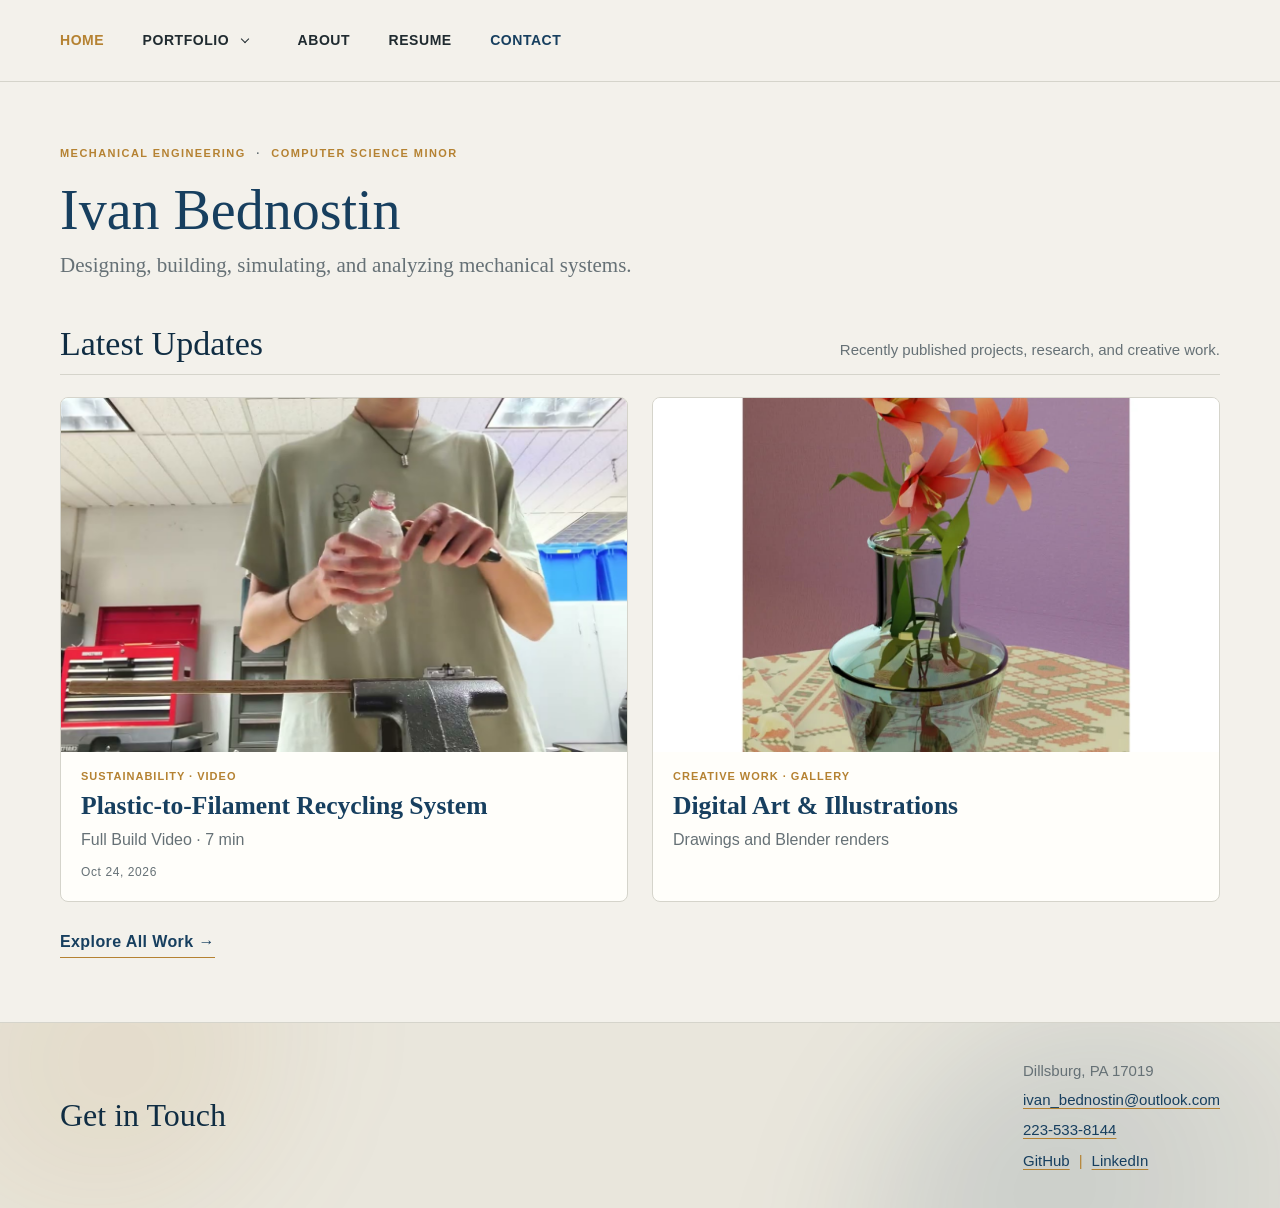
==== commit a2d52e47: "Home: Latest Updates feed driven by a published-content registry Co-authored-by: Copilot <223556219+" ====
--- a/index.html
+++ b/index.html
@@ -14,38 +14,26 @@
   <header class="site-header"><button class="menu-toggle" type="button" aria-expanded="false" aria-controls="site-navigation"><span class="menu-icon" aria-hidden="true"></span><span class="sr-only">Toggle navigation</span></button><nav class="site-nav" id="site-navigation" aria-label="Main navigation"><a href="index.html" aria-current="page">Home</a><div class="nav-dropdown"><a href="portfolio.html">Portfolio</a><button class="submenu-toggle" type="button" aria-expanded="false" aria-controls="portfolio-submenu" aria-label="Portfolio sections"><span aria-hidden="true"></span></button><ul class="submenu" id="portfolio-submenu"><li><a href="portfolio.html#engineering-projects">Engineering Projects</a></li><li><a href="portfolio.html#research">Research</a></li><li><a href="portfolio.html#design-creative">Design &amp; Creative Work</a></li></ul></div><a href="about.html">About</a><a href="resume.html">Resume</a><a class="nav-contact" href="index.html#contact">Contact</a></nav></header>
 
   <main id="main">
-    <section class="hero page-shell gradient-field">
-      <div class="hero-copy reveal">
-        <p class="eyebrow">Mechanical Engineering <span aria-hidden="true">·</span> Computer Science Minor</p>
-        <h1>IVAN<br><span>BEDNOSTIN</span></h1>
-        <p class="hero-line">Designing, building, simulating, and analyzing mechanical systems.</p>
-        <div class="button-row"><a class="button button-primary" href="portfolio.html">View Full Portfolio <span aria-hidden="true">↗</span></a><a class="button button-secondary" href="resume.html">Resume</a><a class="text-link" href="https://github.com/ivnnsdg" target="_blank" rel="noopener noreferrer">GitHub <span aria-hidden="true">↗</span></a></div>
-      </div>
-      <div class="hero-visual hero-gradient-visual reveal" aria-hidden="true"><img src="assets/images/gradients/09.jpg" alt="" fetchpriority="high"></div>
+    <section class="home-intro page-shell" aria-labelledby="home-title">
+      <p class="eyebrow">Mechanical Engineering <span aria-hidden="true">·</span> Computer Science Minor</p>
+      <h1 id="home-title">Ivan Bednostin</h1>
+      <p class="hero-line">Designing, building, simulating, and analyzing mechanical systems.</p>
     </section>
 
-    <section class="featured-section page-shell" id="featured" aria-labelledby="featured-title">
-      <h2 id="featured-title">Selected work</h2>
-      <div class="work-grid">
-        <a class="work-card is-hero" href="project-recycling.html" data-new-project="plastic-filament-recycling">
-          <div class="work-media"><img src="assets/images/projects/recycling-build-video.jpg" alt="Plastic-to-Filament Recycling System build video frame" loading="lazy" decoding="async"></div>
-          <div class="work-info"><p class="card-kicker">Sustainability</p><h3>Plastic-to-Filament Recycling System</h3><p>Turning an unused Ender-3 V2 into a plastic recycling system.</p></div>
-        </a>
-        <a class="work-card" href="research.html">
-          <div class="work-media"><img src="assets/images/gradients/04.jpg" alt="" loading="lazy" decoding="async"></div>
-          <div class="work-info"><p class="card-kicker">Research</p><h3>Wind Turbine Research</h3><p>Yaw-misalignment classification.</p></div>
-        </a>
-        <a class="work-card" href="coming-soon.html?section=dynamics-suspension">
-          <div class="work-media"><img src="assets/images/gradients/08.jpg" alt="" loading="lazy" decoding="async"></div>
-          <div class="work-info"><p class="card-kicker">Dynamics · Coming soon</p><h3>Suspension System Modeling</h3><p>Modeling and simulation.</p></div>
-        </a>
+    <section class="latest-section page-shell" id="latest" aria-labelledby="latest-title">
+      <div class="latest-head">
+        <h2 id="latest-title">Latest Updates</h2>
+        <p>Recently published projects, research, and creative work.</p>
       </div>
+      <div class="feed-grid" id="latest-feed"></div>
+      <noscript><p class="coming-note">Enable JavaScript to see the latest updates, or browse the <a href="portfolio.html">full portfolio</a>.</p></noscript>
+      <a class="explore-link" href="portfolio.html">Explore All Work <span aria-hidden="true">→</span></a>
     </section>
   </main>
 
   <section class="portfolio-contact gradient-field" id="contact" aria-labelledby="contact-title">
     <div class="page-shell portfolio-contact-layout">
-      <h2 id="contact-title">Let's connect.</h2>
+      <h2 id="contact-title">Get in Touch</h2>
       <address class="portfolio-contact-details">
         <span>Dillsburg, PA 17019</span>
         <a href="mailto:ivan_bednostin@outlook.com">ivan_bednostin@outlook.com</a>
--- a/css/style.css
+++ b/css/style.css
@@ -505,6 +505,42 @@
 .portfolio-footer { padding: 30px 0 50px; font-size: 13px; }
 .portfolio-footer a { color: var(--muted); text-decoration: none; }
 
+/* Home: compact intro and Latest Updates feed */
+.home-intro { padding-block: clamp(36px, 6vw, 64px) 8px; }
+.home-intro h1 { margin: 6px 0 10px; font-family: var(--serif); font-weight: 400; font-size: clamp(38px, 5vw, 56px); line-height: 1.05; color: var(--navy); }
+.home-intro .hero-line { margin: 0; max-width: 60ch; }
+.latest-section { padding-block: 36px 64px; }
+.latest-head { display: flex; flex-wrap: wrap; align-items: baseline; justify-content: space-between; gap: 6px 24px; margin-bottom: 22px; padding-bottom: 12px; border-bottom: 1px solid var(--line); }
+.latest-head h2 { margin: 0; font-size: clamp(26px, 3vw, 34px); }
+.latest-head p { margin: 0; color: var(--muted); font-size: 15px; }
+.feed-grid { display: grid; grid-template-columns: repeat(6, minmax(0, 1fr)); gap: 24px; }
+.feed-card { position: relative; display: flex; flex-direction: column; grid-column: span 3; min-width: 0; overflow: hidden; border: 1px solid var(--line); border-radius: 8px; background: var(--white); color: inherit; text-decoration: none; transition: border-color .2s ease; }
+.feed-card:hover { border-color: var(--ochre); }
+.feed-card:focus-visible { outline: 2px solid var(--ochre); outline-offset: 3px; }
+.feed-card .work-media { border-radius: 0; }
+.feed-card .work-info { padding: 16px 20px 20px; }
+.feed-card:hover .work-media img { transform: scale(1.02); }
+.feed-subtitle { margin: 0; color: var(--muted); }
+.feed-date { display: block; margin-top: 10px; font-size: 12px; letter-spacing: .6px; color: var(--muted); }
+.feed-grid[data-count="1"] .feed-card, .feed-grid:not([data-count="1"]):not([data-count="2"]) .feed-card:first-child { grid-column: 1 / -1; flex-direction: row; align-items: stretch; }
+.feed-grid[data-count="1"] .feed-card .work-media, .feed-grid:not([data-count="1"]):not([data-count="2"]) .feed-card:first-child .work-media { flex: 1.4 1 0; aspect-ratio: auto; min-height: 280px; }
+.feed-grid[data-count="1"] .feed-card .work-info, .feed-grid:not([data-count="1"]):not([data-count="2"]) .feed-card:first-child .work-info { flex: 1 1 0; display: flex; flex-direction: column; justify-content: center; padding: 28px; }
+.feed-grid[data-count="4"] .feed-card:not(:first-child) { grid-column: span 2; }
+.feed-card h3 { font-size: clamp(21px, 2vw, 28px); }
+.explore-link { display: inline-block; margin-top: 28px; color: var(--navy); font-weight: 700; letter-spacing: .4px; text-decoration: none; border-bottom: 1px solid var(--ochre); padding-bottom: 2px; }
+.explore-link:hover { color: var(--ochre); }
+@media (max-width: 850px) {
+  .feed-grid { grid-template-columns: 1fr; }
+  .feed-card, .feed-grid[data-count="4"] .feed-card:not(:first-child) { grid-column: 1 / -1; }
+  .feed-grid[data-count="1"] .feed-card, .feed-grid:not([data-count="1"]):not([data-count="2"]) .feed-card:first-child { flex-direction: column; }
+  .feed-grid[data-count="1"] .feed-card .work-media, .feed-grid:not([data-count="1"]):not([data-count="2"]) .feed-card:first-child .work-media { flex: none; aspect-ratio: 16 / 10; min-height: 0; }
+  .feed-grid[data-count="1"] .feed-card .work-info, .feed-grid:not([data-count="1"]):not([data-count="2"]) .feed-card:first-child .work-info { padding: 16px 20px 20px; }
+}
+@media (prefers-reduced-motion: reduce) {
+  .feed-card, .work-media img { transition: none; }
+  .feed-card:hover .work-media img, .work-card:hover .work-media img { transform: none; }
+}
+
 @media (max-width: 850px) {
   .nav-dropdown { display: block; }
   .submenu-toggle { display: none; }
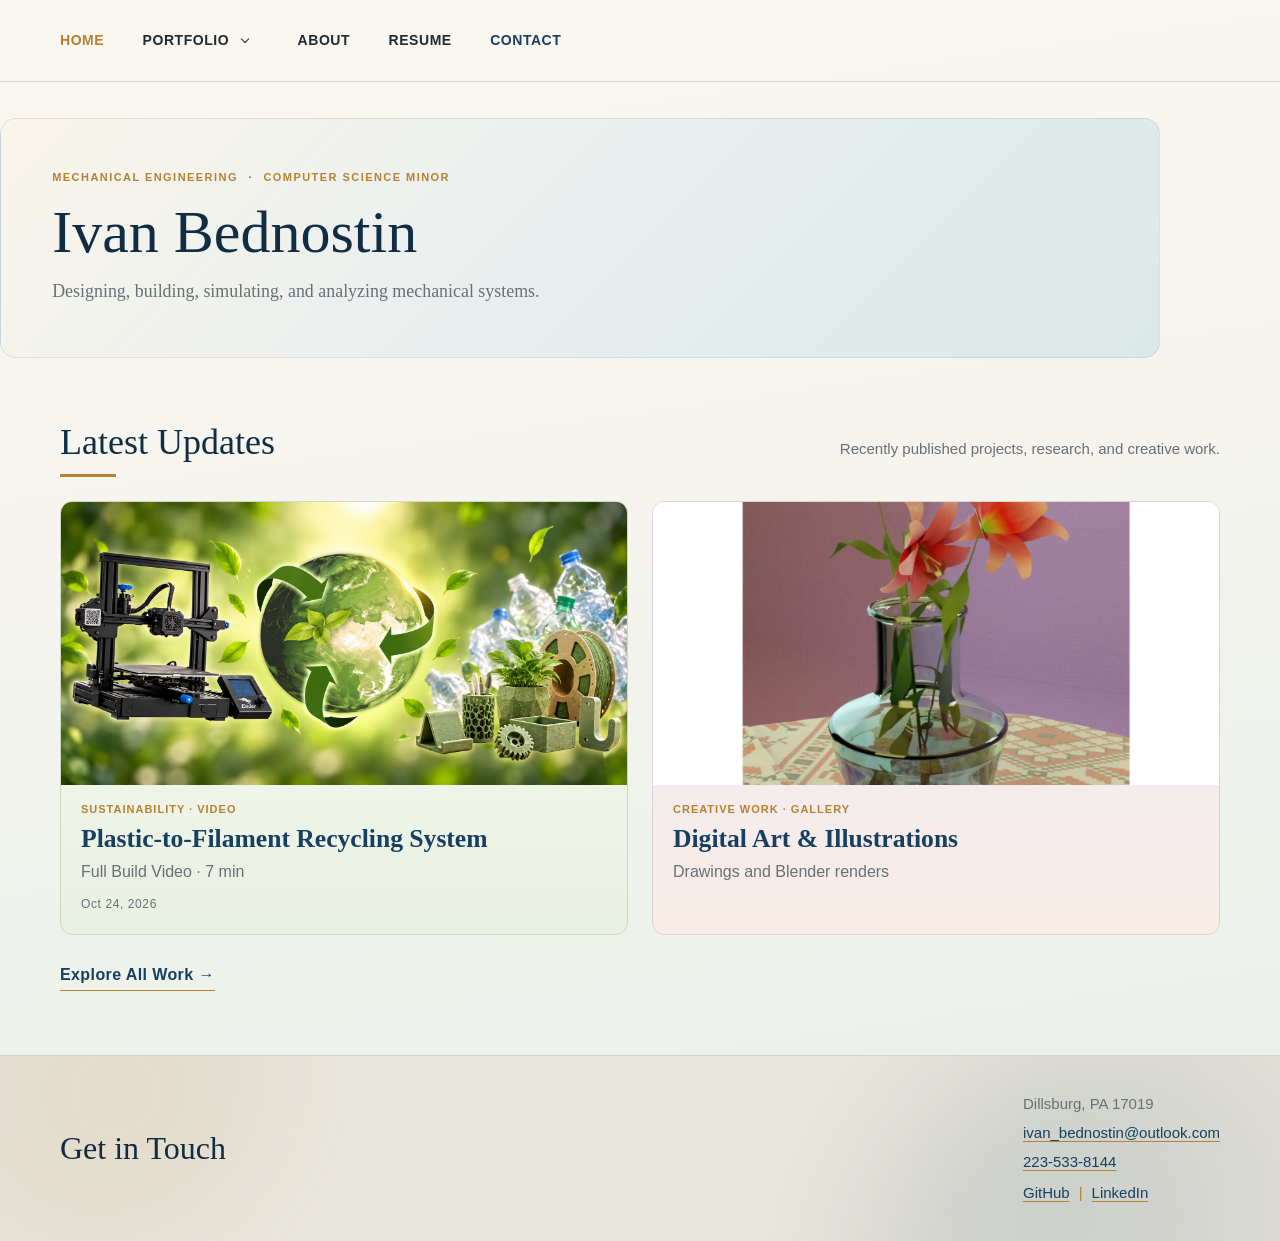
==== commit 0955eef9: "Unify page headers and typography into a shared design system Add .page-hero component, shared token" ====
--- a/index.html
+++ b/index.html
@@ -14,10 +14,10 @@
   <header class="site-header"><button class="menu-toggle" type="button" aria-expanded="false" aria-controls="site-navigation"><span class="menu-icon" aria-hidden="true"></span><span class="sr-only">Toggle navigation</span></button><nav class="site-nav" id="site-navigation" aria-label="Main navigation"><a href="index.html" aria-current="page">Home</a><div class="nav-dropdown"><a href="portfolio.html">Portfolio</a><button class="submenu-toggle" type="button" aria-expanded="false" aria-controls="portfolio-submenu" aria-label="Portfolio sections"><span aria-hidden="true"></span></button><ul class="submenu" id="portfolio-submenu"><li><a href="portfolio.html#engineering-projects">Engineering Projects</a></li><li><a href="portfolio.html#research">Research</a></li><li><a href="portfolio.html#design-creative">Design &amp; Creative Work</a></li></ul></div><a href="about.html">About</a><a href="resume.html">Resume</a><a class="nav-contact" href="index.html#contact">Contact</a></nav></header>
 
   <main id="main">
-    <section class="home-intro page-shell" aria-labelledby="home-title">
-      <p class="eyebrow">Mechanical Engineering <span aria-hidden="true">·</span> Computer Science Minor</p>
-      <h1 id="home-title">Ivan Bednostin</h1>
-      <p class="hero-line">Designing, building, simulating, and analyzing mechanical systems.</p>
+    <section class="page-hero page-shell" aria-labelledby="home-title">
+      <p class="eyebrow page-hero__eyebrow">Mechanical Engineering <span aria-hidden="true">·</span> Computer Science Minor</p>
+      <h1 id="home-title" class="page-hero__title">Ivan Bednostin</h1>
+      <p class="page-hero__subtitle">Designing, building, simulating, and analyzing mechanical systems.</p>
     </section>
 
     <section class="latest-section page-shell" id="latest" aria-labelledby="latest-title">
--- a/css/style.css
+++ b/css/style.css
@@ -14,11 +14,37 @@
   --serif: "Palatino Linotype", "Book Antiqua", Georgia, serif;
   --sans: "Trebuchet MS", "Segoe UI", sans-serif;
   --shell: 1160px;
+  /* Gradient system: reuse these instead of ad-hoc gradients */
+  --bg-cream: #faf7f0;
+  --bg-warm: #f6f4ef;
+  --bg-sage: #edf2eb;
+  --bg-mist: #e9eef0;
+  --page-gradient: linear-gradient(172deg, var(--bg-cream) 0%, var(--bg-warm) 38%, var(--bg-sage) 74%, var(--bg-mist) 100%);
+  --lightbox-gradient: radial-gradient(ellipse at 50% 30%, #24465b 0%, #17394d 55%, #102b3d 100%);
+  --tone-bg: linear-gradient(180deg, var(--white) 0%, #f3f1ea 100%);
+  --tone-line: var(--line);
+
+  /* Design system tokens. Breakpoints (custom properties cannot be used in @media): 850px tablet, 600px mobile. */
+  --hero-gradient: linear-gradient(135deg, #faf5eb 0%, #e5edef 58%, #dbe8e8 100%);
+  --border: 1px solid var(--line);
+  --border-soft: 1px solid rgba(23, 63, 95, .1);
+  --radius-hero: 16px;
+  --radius-card: 12px;
+  --radius-sm: 8px;
+  --space-section: clamp(40px, 6vw, 64px);
+  --space-heading: clamp(18px, 2vw, 24px);
+  --pad-hero: clamp(24px, 4vw, 52px);
+  --pad-card: clamp(16px, 2vw, 22px);
+  --fs-h1: clamp(2rem, 1.2rem + 3.4vw, 3.75rem);
+  --fs-h2: clamp(1.625rem, 1.2rem + 1.5vw, 2.25rem);
+  --fs-h3: clamp(1.1875rem, 1.1rem + .4vw, 1.375rem);
+  --fs-eyebrow: 11px;
+  --accent-line: linear-gradient(var(--ochre), var(--ochre)) left bottom / 56px 3px no-repeat;
 }
 
 * { box-sizing: border-box; }
 html { scroll-behavior: smooth; scroll-padding-top: 90px; }
-body { margin: 0; background: var(--paper); color: var(--ink); font: 16px/1.65 var(--sans); }
+body { margin: 0; background: var(--paper) var(--page-gradient) no-repeat; color: var(--ink); font: 16px/1.65 var(--sans); }
 body, button, a { -webkit-tap-highlight-color: transparent; }
 a { color: inherit; }
 button { font: inherit; }
@@ -29,7 +55,7 @@
 .skip-link { position: fixed; z-index: 20; top: 12px; left: 12px; padding: 10px 14px; color: white; background: var(--navy); transform: translateY(-160%); }
 .skip-link:focus { transform: translateY(0); }
 
-.site-header { min-height: 82px; padding: 0 max(32px, calc((100% - var(--shell)) / 2)); display: flex; align-items: center; justify-content: space-between; border-bottom: 1px solid var(--line); position: relative; z-index: 10; background: var(--paper); }
+.site-header { min-height: 82px; padding: 0 max(32px, calc((100% - var(--shell)) / 2)); display: flex; align-items: center; justify-content: space-between; border-bottom: 1px solid var(--line); position: relative; z-index: 10; background: transparent; }
 .site-nav { display: flex; align-items: center; gap: clamp(18px, 3vw, 40px); }
 .site-nav a { color: var(--ink); text-decoration: none; font-size: 12px; font-weight: 700; letter-spacing: 1.15px; text-transform: uppercase; transition: color .2s ease; }
 .site-nav a:hover, .site-nav a[aria-current="page"] { color: var(--ochre); }
@@ -45,11 +71,11 @@
 h1, h2, h3, p { margin-top: 0; }
 h1, h2, h3 { color: var(--navy-deep); }
 h1, h2 { font-family: var(--serif); font-weight: 400; line-height: 1.08; }
-h1 { margin-bottom: 24px; font-size: clamp(58px, 7.2vw, 94px); letter-spacing: 0; }
+h1 { margin-bottom: 24px; font-size: var(--fs-h1); letter-spacing: 0; }
 h1 span, h1 em, h2 em { color: var(--ochre); font-style: normal; }
-h2 { margin-bottom: 20px; font-size: clamp(36px, 4.4vw, 58px); }
-h3 { font-size: 20px; line-height: 1.25; }
-.eyebrow, .placeholder-label { color: var(--ochre); font-size: 10px; font-weight: 700; letter-spacing: 1.8px; line-height: 1.4; text-transform: uppercase; }
+h2 { margin-bottom: 20px; font-size: var(--fs-h2); }
+h3 { font-size: var(--fs-h3); line-height: 1.25; }
+.eyebrow, .placeholder-label { color: var(--ochre); font-size: var(--fs-eyebrow); font-weight: 700; letter-spacing: 1.6px; line-height: 1.4; text-transform: uppercase; }
 .eyebrow { margin-bottom: 20px; }
 .eyebrow span { padding-inline: 6px; color: var(--muted); }
 .muted { color: var(--muted); }
@@ -129,14 +155,26 @@
 .split-section { display: grid; grid-template-columns: .8fr 1.2fr; gap: clamp(40px, 8vw, 100px); border-bottom: 1px solid var(--line); }
 .split-heading h2 { max-width: 400px; }.split-copy p { max-width: 560px; margin-bottom: 22px; color: var(--muted); font: 22px/1.55 var(--serif); }
 
-.interior-page { padding-top: 84px; padding-bottom: 100px; }
-.page-intro { max-width: 850px; margin-bottom: 74px; }
-.page-intro h1 { font-size: clamp(52px, 7vw, 82px); }
-.intro-deck { max-width: 580px; margin-bottom: 0; color: var(--muted); font: 21px/1.55 var(--serif); }
+.interior-page { padding-top: 36px; padding-bottom: 100px; }
+
+/* Level 1: page header. Every page uses this one component. */
+.page-hero { margin: 0 0 var(--space-section); padding: var(--pad-hero); border: var(--border-soft); border-radius: var(--radius-hero); background: var(--hero-gradient); color: var(--navy-deep); }
+main > .page-hero.page-shell { margin-top: 36px; margin-bottom: 0; }
+.page-hero__eyebrow, .page-hero .eyebrow { margin: 0 0 14px; }
+.page-hero__eyebrow a, .page-hero .eyebrow a { color: inherit; text-decoration-color: var(--ochre); text-underline-offset: 3px; }
+.page-hero__title { margin: 0; max-width: 24ch; font-size: var(--fs-h1); line-height: 1.08; text-wrap: balance; }
+.page-hero__subtitle { max-width: 62ch; margin: 14px 0 0; color: var(--muted); font: clamp(17px, 1.4vw, 20px)/1.55 var(--serif); }
+.page-hero__meta { display: flex; flex-wrap: wrap; gap: 6px 18px; margin: 22px 0 0; color: var(--muted); font-size: var(--fs-eyebrow); letter-spacing: 1.2px; text-transform: uppercase; }
+.page-hero__meta strong { color: var(--navy); font-weight: 700; }
+.page-hero__actions { display: flex; flex-wrap: wrap; align-items: center; gap: 14px 22px; margin-top: 24px; }
+
+/* Level 2: major section heading with a short gold accent line below the text */
+.section-heading, .portfolio-section > h2, .featured-section > h2, .latest-head h2, .content-section h2, .creative-detail-section h2, .creative-year-group h2, .build-video h2 { margin: 0 0 var(--space-heading); padding: 0 0 14px; border: 0; background: var(--accent-line); font-size: var(--fs-h2); line-height: 1.12; }
+/* Level 3: subsection heading, plain */
+.subsection-heading, .portfolio-sub > h3 { margin: 0 0 14px; color: var(--navy-deep); font: var(--fs-h3)/1.25 var(--serif); letter-spacing: 0; text-transform: none; }
 .content-section { display: grid; grid-template-columns: 220px minmax(0, 1fr); gap: 40px; padding-block: 36px 54px; border-top: 1px solid var(--line); }
 .section-number { padding-top: 8px; color: var(--ochre); font-size: 11px; font-weight: 700; letter-spacing: 1.3px; }
 .section-number span { display: block; margin-top: 9px; color: var(--muted); font-size: 9px; letter-spacing: 1.5px; }
-.content-section h2 { margin-bottom: 20px; font-size: 37px; }
 .placeholder-panel { max-width: 680px; padding: 23px 26px; border-left: 2px solid var(--ochre); background: #ebe9e1; }
 .placeholder-panel p:last-child { max-width: 590px; margin-bottom: 0; color: var(--muted); }
 .placeholder-panel .placeholder-label { margin-bottom: 11px; }
@@ -153,10 +191,9 @@
 .academic-section { padding-top: 50px; }.course-list { margin-top: 27px; border-top: 1px solid var(--line); }.course-item { border-bottom: 1px solid var(--line); }.course-item summary { display: flex; justify-content: space-between; align-items: center; gap: 18px; min-height: 64px; cursor: pointer; color: var(--navy-deep); font: 21px var(--serif); list-style: none; }.course-item summary::-webkit-details-marker { display: none; }.course-item summary::after { content: "+"; color: var(--ochre); font: 21px var(--sans); }.course-item[open] summary::after { content: "−"; }.course-item summary span { color: var(--muted); font: 10px var(--sans); text-align: right; }.course-item > p { margin: 0; padding: 0 25px 20px 0; color: var(--muted); font-size: 13px; }
 .media-placeholder { min-height: 260px; display: flex; flex-direction: column; align-items: center; justify-content: center; gap: 8px; padding: 28px; border: 1px solid #bac3c1; background-color: #e8e8e0; background-image: linear-gradient(rgba(23, 63, 95, .07) 1px, transparent 1px), linear-gradient(90deg, rgba(23, 63, 95, .07) 1px, transparent 1px); background-size: 26px 26px; color: var(--muted); text-align: center; font: 18px var(--serif); }.media-placeholder .placeholder-label { color: var(--ochre); font: 700 9px var(--sans); }.media-wide { min-height: 180px; margin-top: 25px; }
 
-.research-meta { display: flex; flex-wrap: wrap; gap: 12px 36px; margin-top: 28px; color: var(--muted); font-size: 11px; }.research-meta strong { display: block; margin-top: 4px; color: var(--navy); font-size: 13px; }
 .research-question { margin-top: 10px; }.workflow-grid { display: grid; grid-template-columns: repeat(2, minmax(0, 1fr)); border-top: 1px solid var(--line); border-left: 1px solid var(--line); }.workflow-step { min-height: 170px; padding: 22px; border-right: 1px solid var(--line); border-bottom: 1px solid var(--line); }.workflow-step > span { color: var(--ochre); font-size: 9px; font-weight: 700; letter-spacing: 1.2px; }.workflow-step h3 { margin: 14px 0 7px; font: 22px var(--serif); }.workflow-step p { margin: 0; color: var(--muted); font-size: 12px; }.plot-placeholder-page { min-height: 380px; margin-top: 24px; border-color: #82939a; background-color: var(--navy-deep); }.output-list { border-top: 1px solid var(--line); }.output-list > div { display: grid; grid-template-columns: 180px 1fr; gap: 20px; padding: 18px 0; border-bottom: 1px solid var(--line); }.output-list span { color: var(--navy); font: 19px var(--serif); }.output-list p { margin: 0; color: var(--muted); font-size: 12px; }
 
-.case-page .page-intro { margin-bottom: 40px; }.case-page .page-intro h1 { font-size: clamp(46px, 6.5vw, 76px); }.case-page .tag-row { margin-top: 23px; }.case-hero-media { min-height: 390px; margin-bottom: 50px; }.case-sections { max-width: 900px; margin-left: auto; border-top: 1px solid var(--line); }.case-section { border-bottom: 1px solid var(--line); }.case-section summary { min-height: 72px; display: flex; align-items: center; gap: 24px; cursor: pointer; color: var(--navy-deep); font: 25px var(--serif); list-style: none; }.case-section summary::-webkit-details-marker { display: none; }.case-section summary::after { content: "+"; margin-left: auto; color: var(--ochre); font: 23px var(--sans); }.case-section[open] summary::after { content: "−"; }.case-section summary span { color: var(--ochre); font: 13px var(--sans); }.case-content { max-width: 700px; padding: 0 35px 24px 48px; color: var(--muted); font-size: 13px; }.case-content p { margin: 0; }.case-content .media-placeholder { color: var(--muted); }.case-back { margin: 40px 0 0 260px; }
+.case-page .tag-row { margin-top: 23px; }.case-hero-media { min-height: 390px; margin-bottom: 50px; }.case-sections { max-width: 900px; margin-left: auto; border-top: 1px solid var(--line); }.case-section { border-bottom: 1px solid var(--line); }.case-section summary { min-height: 72px; display: flex; align-items: center; gap: 24px; cursor: pointer; color: var(--navy-deep); font: 25px var(--serif); list-style: none; }.case-section summary::-webkit-details-marker { display: none; }.case-section summary::after { content: "+"; margin-left: auto; color: var(--ochre); font: 23px var(--sans); }.case-section[open] summary::after { content: "−"; }.case-section summary span { color: var(--ochre); font: 13px var(--sans); }.case-content { max-width: 700px; padding: 0 35px 24px 48px; color: var(--muted); font-size: 13px; }.case-content p { margin: 0; }.case-content .media-placeholder { color: var(--muted); }.case-back { margin: 40px 0 0 260px; }
 
 .resume-heading { margin-bottom: 46px; padding-bottom: 28px; border-bottom: 2px solid var(--navy); }.resume-heading h1 { margin: 0; font: 56px/1.05 var(--serif); }.resume-subtitle { margin: 11px 0 17px; color: var(--navy); font-size: 17px; font-weight: 700; }.resume-contact { display: flex; flex-wrap: wrap; gap: 6px 19px; margin: 0; padding: 0; list-style: none; color: var(--muted); font-size: 12px; }.resume-contact li + li::before { content: ""; display: inline-block; width: 4px; height: 4px; margin: 0 10px 2px 0; border-radius: 50%; background: var(--ochre); }.resume-contact a, .contact-items a { text-decoration-color: rgba(255,255,255,.35); text-underline-offset: 3px; }.resume-section { display: grid; grid-template-columns: 205px minmax(0, 1fr); gap: 28px; padding: 25px 0 29px; border-bottom: 1px solid var(--line); }.resume-section > h2 { margin: 0; color: var(--ochre); font: 23px/1.2 var(--serif); }.resume-entry + .resume-entry { margin-top: 22px; padding-top: 20px; border-top: 1px solid var(--line); }.resume-entry h3 { margin: 0 0 5px; font: 20px/1.3 var(--serif); }.resume-entry-heading { display: flex; justify-content: space-between; align-items: baseline; gap: 16px; }.resume-entry-heading > span { color: var(--muted); font-size: 11px; text-align: right; }.resume-entry > p { margin: 0 0 7px; color: var(--muted); font-size: 12px; }.resume-entry .resume-role { color: var(--navy); font-weight: 700; }.resume-separator { padding-inline: 4px; color: var(--ochre); }.resume-detail { font-size: 11px !important; }.resume-entry ul { display: grid; gap: 8px; margin: 12px 0 0; padding-left: 18px; color: var(--muted); font-size: 12px; line-height: 1.6; }.resume-entry li::marker { color: var(--ochre); }.resume-skills { display: grid; gap: 11px; margin: 0; }.resume-skills > div { display: grid; grid-template-columns: 170px minmax(0, 1fr); gap: 15px; }.resume-skills dt { color: var(--navy); font-size: 12px; font-weight: 700; }.resume-skills dd { margin: 0; color: var(--muted); font-size: 12px; }.resume-project-type { margin-left: 8px; color: var(--muted); font: 11px var(--sans); }.resume-project-type::before { content: "("; }.resume-project-type::after { content: ")"; }.resume-coursework { margin: 0; color: var(--muted); font-size: 12px; }.resume-heading a { color: var(--navy); text-decoration-color: var(--line); text-underline-offset: 3px; }
 .resume-heading .resume-download { display: inline-flex; margin-top: 18px; }.resume-preview { width: min(100%, 390px); display: block; margin: 0 0 34px auto; color: var(--navy); text-decoration: none; }.resume-preview img { width: 100%; height: auto; display: block; border: 1px solid var(--line); background: var(--white); box-shadow: 0 10px 26px rgba(31, 43, 47, .1); }.resume-preview > span { display: flex; justify-content: space-between; padding-top: 9px; font-size: 11px; font-weight: 700; }.resume-preview:hover > span { color: var(--ochre); }
@@ -173,7 +210,7 @@
 }
 @media (max-width: 600px) {
   body { font-size: 15px; }.page-shell { width: min(100% - 40px, var(--shell)); }.site-header { padding-inline: 20px; }.brand { font-size: 10px; }.brand-mark { width: 33px; }.hero { grid-template-columns: 1fr; gap: 36px; padding-block: 50px 62px; }.hero-copy h1 { font-size: clamp(58px, 15vw, 82px); }.hero-line { font-size: 19px; }.button-row { gap: 10px; }.button-row .text-link { margin-left: 5px; }.technical-placeholder { min-height: 310px; }.section-block { padding-block: 62px 70px; }.section-heading { align-items: start; flex-direction: column; gap: 17px; }.project-grid { grid-template-columns: 1fr; gap: 14px; }.card-visual { height: 175px; }.card-info { min-height: 175px; }.research-feature { padding-block: 65px; }.research-layout { gap: 38px; }.split-section { grid-template-columns: 1fr; gap: 5px; }.split-copy p { font-size: 20px; }
-  .interior-page { padding-top: 59px; padding-bottom: 70px; }.page-intro { margin-bottom: 48px; }.page-intro h1 { font-size: clamp(48px, 13vw, 68px); }.intro-deck { font-size: 18px; }.content-section { grid-template-columns: 1fr; gap: 17px; padding-block: 28px 39px; }.section-number span { display: inline; margin: 0 0 0 8px; }.content-section h2 { font-size: 32px; }.timeline li { grid-template-columns: 30px minmax(0, 1fr); gap: 10px; }.timeline-period { grid-column: 2; text-align: left; }.closing-note, .case-back { margin-left: 0; }.case-index-item { grid-template-columns: 34px minmax(0, 1fr) auto; gap: 12px; }.case-index-item h2 { font-size: 21px; }.course-item summary { align-items: flex-start; font-size: 19px; }.course-item summary span { max-width: 45%; }.workflow-grid { grid-template-columns: 1fr; }.workflow-step { min-height: 145px; }.output-list > div { grid-template-columns: 1fr; gap: 5px; }.case-page .page-intro h1 { font-size: clamp(43px, 11.8vw, 62px); }.case-hero-media { min-height: 260px; margin-bottom: 32px; }.case-section summary { min-height: 64px; gap: 15px; font-size: 20px; }.case-content { padding-left: 34px; }.resume-heading { margin-bottom: 35px; }.resume-heading h1 { font-size: 43px; }.resume-subtitle { font-size: 15px; }.resume-contact { gap: 5px 13px; }.resume-contact li + li::before { margin-right: 7px; }.resume-section { grid-template-columns: 1fr; gap: 14px; padding-block: 22px 25px; }.resume-section > h2 { font-size: 22px; }.resume-entry-heading { align-items: flex-start; flex-direction: column; gap: 1px; }.resume-entry-heading > span { text-align: left; }.resume-skills > div { grid-template-columns: 125px minmax(0, 1fr); gap: 10px; }.resume-entry ul { padding-left: 17px; }.creative-gallery { grid-template-columns: 1fr 1fr; grid-auto-rows: 180px; gap: 10px; }.gallery-slot-large { grid-column: span 2; grid-row: span 1; }.gallery-slot-tall { grid-row: span 2; }.gallery-slot-wide { grid-column: span 2; }.footer-grid { grid-template-columns: 1fr; gap: 25px; }.contact-items { gap: 10px; }.contact-items p { overflow-wrap: anywhere; font-size: 10px; }.footer-bottom { grid-column: auto; margin-top: 12px; }
+  .interior-page { padding-top: 28px; padding-bottom: 70px; }.content-section { grid-template-columns: 1fr; gap: 17px; padding-block: 28px 39px; }.section-number span { display: inline; margin: 0 0 0 8px; }.timeline li { grid-template-columns: 30px minmax(0, 1fr); gap: 10px; }.timeline-period { grid-column: 2; text-align: left; }.closing-note, .case-back { margin-left: 0; }.case-index-item { grid-template-columns: 34px minmax(0, 1fr) auto; gap: 12px; }.case-index-item h2 { font-size: 21px; }.course-item summary { align-items: flex-start; font-size: 19px; }.course-item summary span { max-width: 45%; }.workflow-grid { grid-template-columns: 1fr; }.workflow-step { min-height: 145px; }.output-list > div { grid-template-columns: 1fr; gap: 5px; }.case-hero-media { min-height: 260px; margin-bottom: 32px; }.case-section summary { min-height: 64px; gap: 15px; font-size: 20px; }.case-content { padding-left: 34px; }.resume-heading { margin-bottom: 35px; }.resume-heading h1 { font-size: 43px; }.resume-subtitle { font-size: 15px; }.resume-contact { gap: 5px 13px; }.resume-contact li + li::before { margin-right: 7px; }.resume-section { grid-template-columns: 1fr; gap: 14px; padding-block: 22px 25px; }.resume-section > h2 { font-size: 22px; }.resume-entry-heading { align-items: flex-start; flex-direction: column; gap: 1px; }.resume-entry-heading > span { text-align: left; }.resume-skills > div { grid-template-columns: 125px minmax(0, 1fr); gap: 10px; }.resume-entry ul { padding-left: 17px; }.creative-gallery { grid-template-columns: 1fr 1fr; grid-auto-rows: 180px; gap: 10px; }.gallery-slot-large { grid-column: span 2; grid-row: span 1; }.gallery-slot-tall { grid-row: span 2; }.gallery-slot-wide { grid-column: span 2; }.footer-grid { grid-template-columns: 1fr; gap: 25px; }.contact-items { gap: 10px; }.contact-items p { overflow-wrap: anywhere; font-size: 10px; }.footer-bottom { grid-column: auto; margin-top: 12px; }
 }
 .home-footer { padding-block: 28px; border-top: 1px solid var(--line); background: var(--paper); color: var(--ink); }
 .home-footer-content { display: flex; justify-content: space-between; align-items: center; flex-wrap: wrap; gap: 18px 36px; }
@@ -184,10 +221,7 @@
 .home-footer-links { display: flex; gap: 15px; color: var(--navy); font-size: 12px; }
 .home-footer-links span { color: var(--muted); }
 
-.resume-document-page { max-width: 900px; padding-top: 72px; padding-bottom: 78px; }
-.resume-page-heading .eyebrow { margin-bottom: 14px; }
-.resume-page-heading h1 { margin-bottom: 16px; font-size: clamp(48px, 6vw, 64px); text-transform: uppercase; }
-.resume-page-heading p:last-child { max-width: 600px; margin: 0; color: var(--muted); font: 18px/1.55 var(--serif); }
+.resume-document-page { padding-bottom: 78px; }
 .resume-page-actions { display: flex; align-items: center; flex-wrap: wrap; gap: 18px 24px; margin: 27px 0 34px; }
 .resume-page-actions .button { min-width: 190px; }
 .resume-pdf { width: min(100%, 760px); aspect-ratio: 8.5 / 11; margin-inline: auto; overflow: hidden; border-radius: 5px; background: #fff; box-shadow: 0 8px 24px rgba(31, 43, 47, .09); }
@@ -220,15 +254,12 @@
 .portfolio-footer nav { justify-content: center; }
 .portfolio-footer a { color: var(--navy); text-decoration: none; }
 
-.creative-page { background: var(--paper); }
+.creative-page { background: transparent; }
 .visual-wind::before { background-image: linear-gradient(rgba(243, 241, 235, .18), rgba(243, 241, 235, .18)), url("../assets/images/gradients/09.jpg"); }
 .visual-recycle::before { background-image: linear-gradient(rgba(243, 241, 235, .18), rgba(243, 241, 235, .18)), url("../assets/images/gradients/01.jpg"); }
 .visual-dynamics::before { background-image: linear-gradient(rgba(243, 241, 235, .18), rgba(243, 241, 235, .18)), url("../assets/images/gradients/08.jpg"); }
 .visual-truss::before { background-image: linear-gradient(rgba(243, 241, 235, .2), rgba(243, 241, 235, .2)), url("../assets/images/gradients/02.jpg"); }
 .visual-cad::before { background-image: linear-gradient(rgba(243, 241, 235, .2), rgba(243, 241, 235, .2)), url("../assets/images/gradients/03.jpg"); }
-.creative-page-intro { max-width: 860px; margin-bottom: 48px; }
-.creative-page-intro h1 { margin-bottom: 18px; font-size: 60px; }
-.creative-page-intro .eyebrow { margin-bottom: 16px; }
 .creative-education { display: grid; grid-template-columns: 200px minmax(0, 1fr); gap: 24px; align-items: start; margin-bottom: 58px; padding-block: 22px; border-block: 1px solid var(--line); }
 .creative-education > .eyebrow { margin: 3px 0 0; }
 .creative-education h2 { margin: 0 0 5px; font: 22px/1.3 var(--serif); }
@@ -266,18 +297,18 @@
 .creative-detail-link { display: block; width: fit-content; margin-top: 17px; color: var(--navy); font-size: 12px; font-weight: 700; text-decoration-color: var(--ochre); text-underline-offset: 4px; }
 .creative-animation-card { width: min(100%, 760px); margin-inline: auto; }
 .creative-animation-card video { width: 100%; aspect-ratio: 16 / 9; display: block; margin-bottom: 17px; background: var(--navy-deep); }
-.lightbox { position: fixed; inset: 0; width: 100vw; height: 100vh; max-width: none; max-height: none; padding: 64px 76px; border: 0; background: rgba(16, 45, 67, .97); color: white; }
-.lightbox::backdrop { background: rgba(16, 45, 67, .94); }
-.lightbox figure { width: 100%; height: 100%; display: grid; grid-template-rows: minmax(0, 1fr) auto; justify-items: center; gap: 12px; margin: 0; }
-.lightbox img { min-width: 0; min-height: 0; max-width: 100%; max-height: 100%; object-fit: contain; }
-.lightbox figcaption { color: #e4e8e5; font-size: 12px; }
+.lightbox { position: fixed; inset: 0; width: 100vw; height: 100vh; height: 100dvh; max-width: none; max-height: none; margin: 0; padding: 60px 76px; border: 0; background: var(--lightbox-gradient); color: white; overflow: hidden; }
+.lightbox[open] { display: flex; }
+.lightbox::backdrop { background: #102b3d; }
+.lightbox figure { flex: 1 1 auto; min-width: 0; min-height: 0; height: 100%; display: flex; align-items: center; justify-content: center; margin: 0; }
+.lightbox img { display: block; flex: none; max-width: 100%; max-height: 100%; object-fit: contain; }
 .lightbox button { position: absolute; min-width: 42px; min-height: 42px; border: 1px solid rgba(255,255,255,.35); border-radius: 3px; background: rgba(16,45,67,.7); color: white; font: inherit; cursor: pointer; }
 .lightbox button[hidden] { display: none; }
 .lightbox button:hover { border-color: var(--ochre); color: #e5bd70; }
 .lightbox-close { top: 14px; right: 16px; font-size: 25px !important; }
 .lightbox-previous, .lightbox-next { top: 50%; transform: translateY(-50%); font-size: 21px !important; }
 .lightbox-previous { left: 16px; }.lightbox-next { right: 16px; }
-.lightbox-fullscreen { right: 16px; bottom: 14px; padding-inline: 12px; font-size: 11px !important; }
+.lightbox-fullscreen { right: 66px; top: 14px; padding-inline: 12px; font-size: 11px !important; }
 .creative-callout { display: flex; justify-content: space-between; align-items: center; gap: 24px; margin-block: 0 82px; padding-block: 25px; border-block: 1px solid var(--line); }
 .creative-callout .eyebrow { margin-bottom: 8px; }
 .creative-callout h2 { margin: 0 0 5px; font: 27px/1.2 var(--serif); }
@@ -296,16 +327,12 @@
   .home-footer-content { align-items: flex-start; flex-direction: column; gap: 14px; }
   .home-footer-links { gap: 18px; }
   .portfolio-contact-layout { grid-template-columns: 1fr; gap: 18px; }
-  .resume-document-page { padding-top: 56px; padding-bottom: 62px; }
-  .resume-page-heading h1 { font-size: 45px; }
-  .resume-page-heading p:last-child { font-size: 17px; }
+  .resume-document-page { padding-bottom: 62px; }
   .resume-page-actions { align-items: stretch; flex-direction: column; gap: 13px; }
   .resume-page-actions .button { width: 100%; }
   .resume-page-actions .text-link { align-self: center; }
   .resume-contact-layout { grid-template-columns: 1fr; gap: 18px; }
   .resume-compact-footer > div { flex-wrap: wrap; }
-  .creative-page-intro { margin-bottom: 36px; }
-  .creative-page-intro h1 { font-size: 43px; }
   .creative-education { grid-template-columns: 1fr; gap: 10px; margin-bottom: 38px; }
   .creative-category { padding-block: 31px 38px; }
   .creative-category-heading { align-items: flex-start; flex-direction: column; gap: 8px; }
@@ -313,8 +340,9 @@
   .creative-placeholder-grid { grid-template-columns: repeat(2, minmax(0, 1fr)); gap: 9px; }
   .creative-model-media { grid-template-columns: repeat(2, minmax(0, 1fr)); }
   .creative-model-media a:first-child { grid-column: 1 / -1; }
-  .lightbox { padding: 60px 48px; }
-  .lightbox-previous { left: 5px; }.lightbox-next { right: 5px; }
+  .lightbox { padding: 60px 8px 70px; }
+  .lightbox-previous, .lightbox-next { top: auto; bottom: 12px; transform: none; }
+  .lightbox-previous { left: 12px; }.lightbox-next { right: 12px; }
   .creative-callout { align-items: flex-start; flex-direction: column; gap: 17px; margin-bottom: 62px; }
 }
 
@@ -349,7 +377,6 @@
 .course-item summary span { font-size: 13px; }
 .course-item > p { font-size: 14px; }
 .media-placeholder .placeholder-label { font-size: 11px; }
-.research-meta { font-size: 13px; }
 .workflow-step > span { font-size: 11px; letter-spacing: .8px; }
 .workflow-step p, .output-list p { font-size: 14px; }
 .contact-items span { font-size: 11px; letter-spacing: 1px; }
@@ -372,7 +399,6 @@
 .creative-category-tabs a { font-size: 13px; }
 .creative-model-copy p, .creative-animation-card p { font-size: 14px; }
 .creative-tag { font-size: 11px; }
-.lightbox figcaption { font-size: 13px; }
 .lightbox-fullscreen { font-size: 12px !important; }
 
 @media (max-width: 850px) {
@@ -436,29 +462,21 @@
 .new-badge { position: absolute; top: 12px; right: 12px; z-index: 2; padding: 2px 9px; border-radius: 999px; background: #d32f2f; color: #fff; font: 700 10px/1.6 var(--sans); letter-spacing: 1px; pointer-events: none; }
 .case-index-item .new-badge { top: 50%; right: 44px; transform: translateY(-50%); }
 .build-video { max-width: 900px; margin: 0 0 50px auto; }
-.build-video h2 { display: flex; align-items: center; flex-wrap: wrap; gap: 12px; margin-bottom: 18px; font-size: clamp(26px, 3.2vw, 36px); }
+.build-video h2 { display: flex; align-items: center; flex-wrap: wrap; gap: 12px; }
 .build-video h2 .new-badge { position: static; }
-.video-frame { aspect-ratio: 16 / 9; overflow: hidden; border-radius: 6px; background: var(--navy-deep); box-shadow: 0 8px 24px rgba(31, 43, 47, .1); }
+.video-frame { aspect-ratio: 16 / 9; overflow: hidden; border-radius: var(--radius-card); background: var(--navy-deep); box-shadow: 0 8px 24px rgba(31, 43, 47, .1); }
 .video-frame iframe { width: 100%; height: 100%; display: block; border: 0; }
 .video-note { margin: 12px 0 0; color: var(--muted); font-size: 12px; }
 .video-note a { color: var(--navy); text-underline-offset: 3px; text-decoration-color: var(--ochre); }
 .upcoming-grid { max-width: 900px; margin: 0 0 50px auto; display: grid; grid-template-columns: repeat(2, minmax(0, 1fr)); gap: 16px; }
-.upcoming-card { padding: 22px; border: 1px dashed #bac3c1; border-radius: 6px; background: transparent; }
+.upcoming-card { padding: var(--pad-card); border: 1px dashed #bac3c1; border-radius: var(--radius-card); background: transparent; }
 .upcoming-card h2 { margin-bottom: 8px; font-size: 22px; line-height: 1.25; }
 .upcoming-card p { margin: 0; color: var(--muted); font-size: 13px; }
 .upcoming-card .upcoming-status { margin-top: 14px; color: var(--navy); font-weight: 700; font-size: 12px; letter-spacing: .5px; }
 .work-list .case-index-item { grid-template-columns: minmax(0, 1fr) auto; }
 .work-list .new-badge { right: 52px; }
-.case-page .page-intro .intro-deck { margin-bottom: 0; }
 @media (max-width: 850px) { .build-video, .upcoming-grid { max-width: none; } }
 @media (max-width: 600px) { .upcoming-grid { grid-template-columns: 1fr; } .case-index-item .new-badge { right: 36px; } }
-.coming-soon-intro { max-width: 640px; padding: 48px 48px 52px; border: 1px solid var(--line); background: var(--white); }
-.coming-soon-badge { display: inline-flex; align-items: center; gap: 8px; margin-top: 22px; padding: 8px 14px; border: 1px solid var(--ochre); border-radius: 999px; background: rgba(181, 130, 50, .08); color: var(--navy); font-size: 11px; font-weight: 700; letter-spacing: 1.4px; text-transform: uppercase; }
-.coming-soon-badge::before { content: ""; width: 7px; height: 7px; border-radius: 50%; background: var(--ochre); }
-.coming-soon-actions { display: flex; flex-wrap: wrap; align-items: center; gap: 14px 22px; margin-top: 30px; }
-@media (max-width: 600px) {
-  .coming-soon-intro { padding: 34px 26px 38px; }
-}
 /* Portfolio navigation dropdown */
 .nav-dropdown { position: relative; display: flex; align-items: center; gap: 2px; }
 .submenu-toggle { display: inline-flex; align-items: center; justify-content: center; width: 28px; height: 28px; padding: 0; border: 0; background: none; color: var(--ink); cursor: pointer; }
@@ -480,17 +498,14 @@
 .back-link { display: inline-block; margin-top: 40px; }
 
 /* Work cards and grids */
-.portfolio-page h1 { margin: 0 0 36px; font-size: clamp(34px, 4vw, 48px); }
-.portfolio-section { margin-bottom: 56px; scroll-margin-top: 90px; }
-.portfolio-section > h2, .featured-section > h2 { margin: 0 0 22px; padding-bottom: 12px; border-bottom: 1px solid var(--line); font-size: clamp(24px, 2.6vw, 32px); }
+.portfolio-section { margin-bottom: var(--space-section); scroll-margin-top: 90px; }
 .portfolio-sub { margin-bottom: 34px; }
-.portfolio-sub > h3 { margin: 0 0 16px; font-size: 14px; letter-spacing: 1.3px; text-transform: uppercase; color: var(--muted); }
 .coming-note { margin: 0; color: var(--muted); }
 .featured-section { padding-block: 40px 70px; }
 .work-grid { display: grid; grid-template-columns: repeat(2, minmax(0, 1fr)); gap: 28px 24px; }
 .work-grid-3 { grid-template-columns: repeat(auto-fit, minmax(240px, 1fr)); }
 .work-card { position: relative; display: block; min-width: 0; color: inherit; text-decoration: none; }
-.work-media { aspect-ratio: 16 / 10; overflow: hidden; border-radius: 6px; background: var(--line); }
+.work-media { aspect-ratio: 16 / 10; overflow: hidden; border-radius: var(--radius-card); background: var(--line); }
 .work-media img { display: block; width: 100%; height: 100%; object-fit: cover; transition: transform .4s ease; }
 .work-card:hover .work-media img { transform: scale(1.03); }
 .work-info { padding-top: 14px; }
@@ -506,15 +521,12 @@
 .portfolio-footer a { color: var(--muted); text-decoration: none; }
 
 /* Home: compact intro and Latest Updates feed */
-.home-intro { padding-block: clamp(36px, 6vw, 64px) 8px; }
-.home-intro h1 { margin: 6px 0 10px; font-family: var(--serif); font-weight: 400; font-size: clamp(38px, 5vw, 56px); line-height: 1.05; color: var(--navy); }
-.home-intro .hero-line { margin: 0; max-width: 60ch; }
-.latest-section { padding-block: 36px 64px; }
-.latest-head { display: flex; flex-wrap: wrap; align-items: baseline; justify-content: space-between; gap: 6px 24px; margin-bottom: 22px; padding-bottom: 12px; border-bottom: 1px solid var(--line); }
-.latest-head h2 { margin: 0; font-size: clamp(26px, 3vw, 34px); }
+.latest-section { padding-block: var(--space-section); }
+.latest-head { display: flex; flex-wrap: wrap; align-items: baseline; justify-content: space-between; gap: 6px 24px; margin-bottom: var(--space-heading); }
+.latest-head h2 { margin: 0; }
 .latest-head p { margin: 0; color: var(--muted); font-size: 15px; }
 .feed-grid { display: grid; grid-template-columns: repeat(6, minmax(0, 1fr)); gap: 24px; }
-.feed-card { position: relative; display: flex; flex-direction: column; grid-column: span 3; min-width: 0; overflow: hidden; border: 1px solid var(--line); border-radius: 8px; background: var(--white); color: inherit; text-decoration: none; transition: border-color .2s ease; }
+.feed-card { position: relative; display: flex; flex-direction: column; grid-column: span 3; min-width: 0; overflow: hidden; border: 1px solid var(--line); border-radius: var(--radius-card); background: var(--white); color: inherit; text-decoration: none; transition: border-color .2s ease; }
 .feed-card:hover { border-color: var(--ochre); }
 .feed-card:focus-visible { outline: 2px solid var(--ochre); outline-offset: 3px; }
 .feed-card .work-media { border-radius: 0; }
@@ -541,6 +553,28 @@
   .feed-card:hover .work-media img, .work-card:hover .work-media img { transform: none; }
 }
 
+/* Visual refinement: tone-accented cards */
+.feed-card[data-tone="sustainability"], .work-card[data-tone="sustainability"] { --tone-bg: linear-gradient(180deg, #fbfcf6 0%, #e8f0e1 100%); --tone-line: #cdd9c2; }
+.feed-card[data-tone="research"], .work-card[data-tone="research"] { --tone-bg: linear-gradient(180deg, #fafcfd 0%, #e5edf2 100%); --tone-line: #c6d3dc; }
+.feed-card[data-tone="creative"], .work-card[data-tone="creative"] { --tone-bg: linear-gradient(180deg, #fcfaf8 0%, #f3ebf1 55%, #f8ece4 100%); --tone-line: #ddd2da; }
+.feed-card, .work-card { border: 1px solid var(--tone-line); border-radius: var(--radius-card); overflow: hidden; background: var(--tone-bg); transition: border-color .22s ease, box-shadow .22s ease; }
+.feed-card:hover, .work-card:hover { border-color: var(--ochre); box-shadow: 0 8px 22px rgba(16, 45, 67, .08); }
+.work-media img { transition: transform .22s ease; }
+.feed-card:hover .work-media img, .work-card:hover .work-media img { transform: scale(1.03); }
+.work-card .work-media, .feed-card .work-media { border-radius: 0; }
+.work-card .work-info { padding: 16px 20px 20px; }
+.work-card.is-wide { gap: 0; }
+.work-card.is-wide .work-info { padding: 24px 32px; }
+.feed-card .work-media, .work-card.is-recycling .work-media { aspect-ratio: 2 / 1; }
+.work-media img { object-position: 50% 50%; }
+@media (max-width: 850px) {
+  .work-card.is-wide .work-info { padding: 16px 20px 20px; }
+}
+@media (prefers-reduced-motion: reduce) {
+  .feed-card, .work-card, .work-media img { transition: none; }
+  .feed-card:hover .work-media img, .work-card:hover .work-media img { transform: none; }
+}
+
 @media (max-width: 850px) {
   .nav-dropdown { display: block; }
   .submenu-toggle { display: none; }
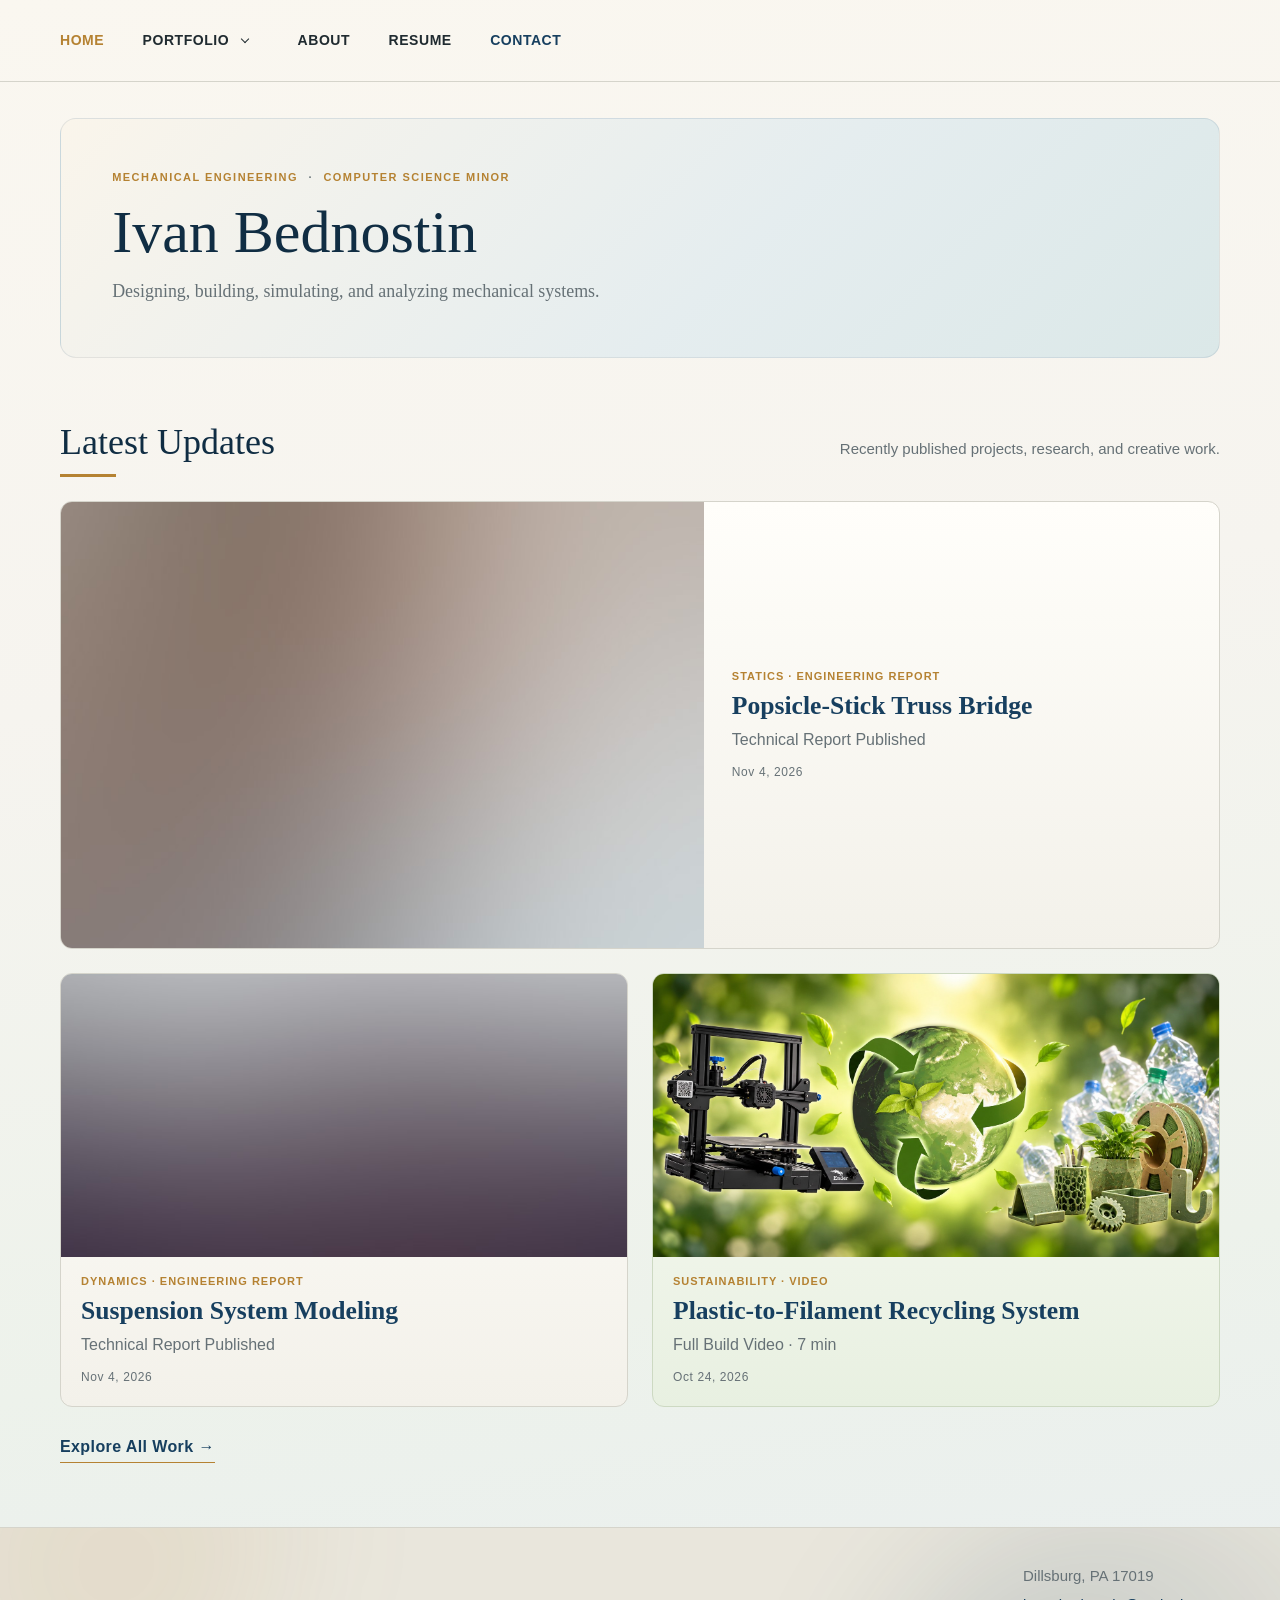
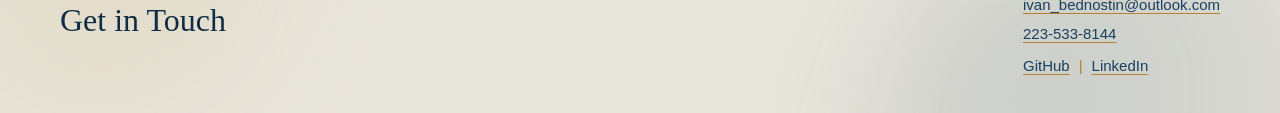
==== commit 0c864aae: "Bust cached update registry URLs Co-authored-by: Copilot <223556219+Copilot@users.noreply.github.com" ====
--- a/index.html
+++ b/index.html
@@ -6,7 +6,7 @@
   <meta name="description" content="Engineering portfolio focused on mechanical engineering, computer science, and project work.">
   <title>Engineering Portfolio</title>
   <link rel="stylesheet" href="css/style.css">
-  <script src="js/content-updates.js" defer></script>
+  <script src="js/content-updates.js?v=20261104" defer></script>
   <script src="js/main.js" defer></script>
 </head>
 <body>
--- a/css/style.css
+++ b/css/style.css
@@ -158,8 +158,8 @@
 .interior-page { padding-top: 36px; padding-bottom: 100px; }
 
 /* Level 1: page header. Every page uses this one component. */
-.page-hero { margin: 0 0 var(--space-section); padding: var(--pad-hero); border: var(--border-soft); border-radius: var(--radius-hero); background: var(--hero-gradient); color: var(--navy-deep); }
-main > .page-hero.page-shell { margin-top: 36px; margin-bottom: 0; }
+.page-hero { margin-block: 0 var(--space-section); padding: var(--pad-hero); border: var(--border-soft); border-radius: var(--radius-hero); background: var(--hero-gradient); color: var(--navy-deep); }
+main > .page-hero.page-shell { margin-block: 36px 0; }
 .page-hero__eyebrow, .page-hero .eyebrow { margin: 0 0 14px; }
 .page-hero__eyebrow a, .page-hero .eyebrow a { color: inherit; text-decoration-color: var(--ochre); text-underline-offset: 3px; }
 .page-hero__title { margin: 0; max-width: 24ch; font-size: var(--fs-h1); line-height: 1.08; text-wrap: balance; }
@@ -229,6 +229,11 @@
 .pdf-fallback { display: grid; height: 100%; align-content: center; justify-items: center; gap: 12px; padding: 24px; color: var(--muted); text-align: center; }
 .pdf-fallback p { margin: 0; }
 .pdf-fallback a { color: var(--navy); font-weight: 700; text-underline-offset: 3px; text-decoration-color: var(--ochre); }
+.project-report { max-width: 900px; margin-inline: auto; }
+.project-report .section-heading { margin-bottom: 20px; }
+.project-report-actions { margin-bottom: 18px; }
+.project-pdf-viewer { height: clamp(560px, 78vh, 820px); overflow: hidden; border: 1px solid rgba(23, 63, 95, .14); border-radius: var(--radius-card); background: #f7f6f2; box-shadow: 0 8px 24px rgba(31, 43, 47, .07); }
+.project-pdf-viewer object { width: 100%; height: 100%; display: block; }
 .resume-contact-section { padding-block: 35px; border-top: 1px solid var(--line); background: var(--paper-deep); }
 .resume-contact-layout { display: grid; grid-template-columns: 1fr auto; align-items: center; gap: 20px 36px; }
 .resume-contact-identity .eyebrow { margin-bottom: 8px; }
@@ -297,18 +302,29 @@
 .creative-detail-link { display: block; width: fit-content; margin-top: 17px; color: var(--navy); font-size: 12px; font-weight: 700; text-decoration-color: var(--ochre); text-underline-offset: 4px; }
 .creative-animation-card { width: min(100%, 760px); margin-inline: auto; }
 .creative-animation-card video { width: 100%; aspect-ratio: 16 / 9; display: block; margin-bottom: 17px; background: var(--navy-deep); }
-.lightbox { position: fixed; inset: 0; width: 100vw; height: 100vh; height: 100dvh; max-width: none; max-height: none; margin: 0; padding: 60px 76px; border: 0; background: var(--lightbox-gradient); color: white; overflow: hidden; }
-.lightbox[open] { display: flex; }
-.lightbox::backdrop { background: #102b3d; }
-.lightbox figure { flex: 1 1 auto; min-width: 0; min-height: 0; height: 100%; display: flex; align-items: center; justify-content: center; margin: 0; }
-.lightbox img { display: block; flex: none; max-width: 100%; max-height: 100%; object-fit: contain; }
-.lightbox button { position: absolute; min-width: 42px; min-height: 42px; border: 1px solid rgba(255,255,255,.35); border-radius: 3px; background: rgba(16,45,67,.7); color: white; font: inherit; cursor: pointer; }
-.lightbox button[hidden] { display: none; }
-.lightbox button:hover { border-color: var(--ochre); color: #e5bd70; }
-.lightbox-close { top: 14px; right: 16px; font-size: 25px !important; }
-.lightbox-previous, .lightbox-next { top: 50%; transform: translateY(-50%); font-size: 21px !important; }
-.lightbox-previous { left: 16px; }.lightbox-next { right: 16px; }
-.lightbox-fullscreen { right: 66px; top: 14px; padding-inline: 12px; font-size: 11px !important; }
+/* Image viewer: the viewer element itself is the fullscreen element, so nothing from the page can render with it */
+.viewer { position: fixed; inset: 0; z-index: 1000; display: block; background: var(--lightbox-gradient); color: #fff; overflow: hidden; overscroll-behavior: contain; }
+.viewer[hidden] { display: none; }
+.viewer.is-fullscreen, .viewer:fullscreen { background: #000; }
+.viewer:fullscreen { width: 100vw; height: 100vh; }
+.viewer-stage { position: absolute; inset: 56px 76px; overflow: hidden; touch-action: none; user-select: none; -webkit-user-select: none; display: grid; place-items: center; }
+.viewer.is-fullscreen .viewer-stage, .viewer:fullscreen .viewer-stage { inset: 0; }
+.viewer-stage.is-zoomed { cursor: grab; }
+.viewer-stage.is-dragging { cursor: grabbing; }
+.viewer-img { display: block; max-width: none; max-height: none; transform-origin: center; will-change: transform; -webkit-user-drag: none; user-select: none; pointer-events: none; }
+.viewer-btn { position: absolute; z-index: 2; min-width: 42px; min-height: 42px; padding: 0 12px; border: 1px solid rgba(255,255,255,.35); border-radius: var(--radius-sm); background: rgba(0,0,0,.55); color: #fff; font: inherit; font-size: 13px; line-height: 1; cursor: pointer; }
+.viewer-btn[hidden] { display: none; }
+.viewer-btn:hover, .viewer-btn:focus-visible { border-color: var(--ochre); color: #e5bd70; }
+.viewer-close { top: 14px; right: 16px; font-size: 24px; }
+.viewer-fullscreen { top: 14px; right: 68px; }
+.viewer.is-fullscreen .viewer-fullscreen, .viewer:fullscreen .viewer-fullscreen { display: none; }
+.viewer-prev, .viewer-next { top: 50%; transform: translateY(-50%); font-size: 21px; }
+.viewer-prev { left: 16px; }
+.viewer-next { right: 16px; }
+.viewer-zoom { position: absolute; z-index: 2; left: 50%; bottom: 14px; transform: translateX(-50%); display: flex; gap: 6px; }
+.viewer-zoom .viewer-btn { position: static; }
+.viewer-fit { font-size: 12px; }
+html.viewer-open { overflow: hidden; }
 .creative-callout { display: flex; justify-content: space-between; align-items: center; gap: 24px; margin-block: 0 82px; padding-block: 25px; border-block: 1px solid var(--line); }
 .creative-callout .eyebrow { margin-bottom: 8px; }
 .creative-callout h2 { margin: 0 0 5px; font: 27px/1.2 var(--serif); }
@@ -340,9 +356,10 @@
   .creative-placeholder-grid { grid-template-columns: repeat(2, minmax(0, 1fr)); gap: 9px; }
   .creative-model-media { grid-template-columns: repeat(2, minmax(0, 1fr)); }
   .creative-model-media a:first-child { grid-column: 1 / -1; }
-  .lightbox { padding: 60px 8px 70px; }
-  .lightbox-previous, .lightbox-next { top: auto; bottom: 12px; transform: none; }
-  .lightbox-previous { left: 12px; }.lightbox-next { right: 12px; }
+  .viewer-stage { inset: 60px 8px 70px; }
+  .viewer-prev, .viewer-next { top: auto; bottom: 14px; transform: none; }
+  .viewer-prev { left: 12px; }
+  .viewer-next { right: 12px; }
   .creative-callout { align-items: flex-start; flex-direction: column; gap: 17px; margin-bottom: 62px; }
 }
 
@@ -399,7 +416,6 @@
 .creative-category-tabs a { font-size: 13px; }
 .creative-model-copy p, .creative-animation-card p { font-size: 14px; }
 .creative-tag { font-size: 11px; }
-.lightbox-fullscreen { font-size: 12px !important; }
 
 @media (max-width: 850px) {
   .site-nav a { padding-block: 13px; }
@@ -586,4 +602,6 @@
 @media (max-width: 600px) {
   .work-grid, .work-grid-3 { grid-template-columns: 1fr; }
   .work-card.is-hero .work-media { aspect-ratio: 16 / 10; }
-}
+  .project-pdf-viewer { min-height: 420px; height: min(68vh, 660px); }
+  .project-report-actions .button { flex: 1 1 100%; }
+}
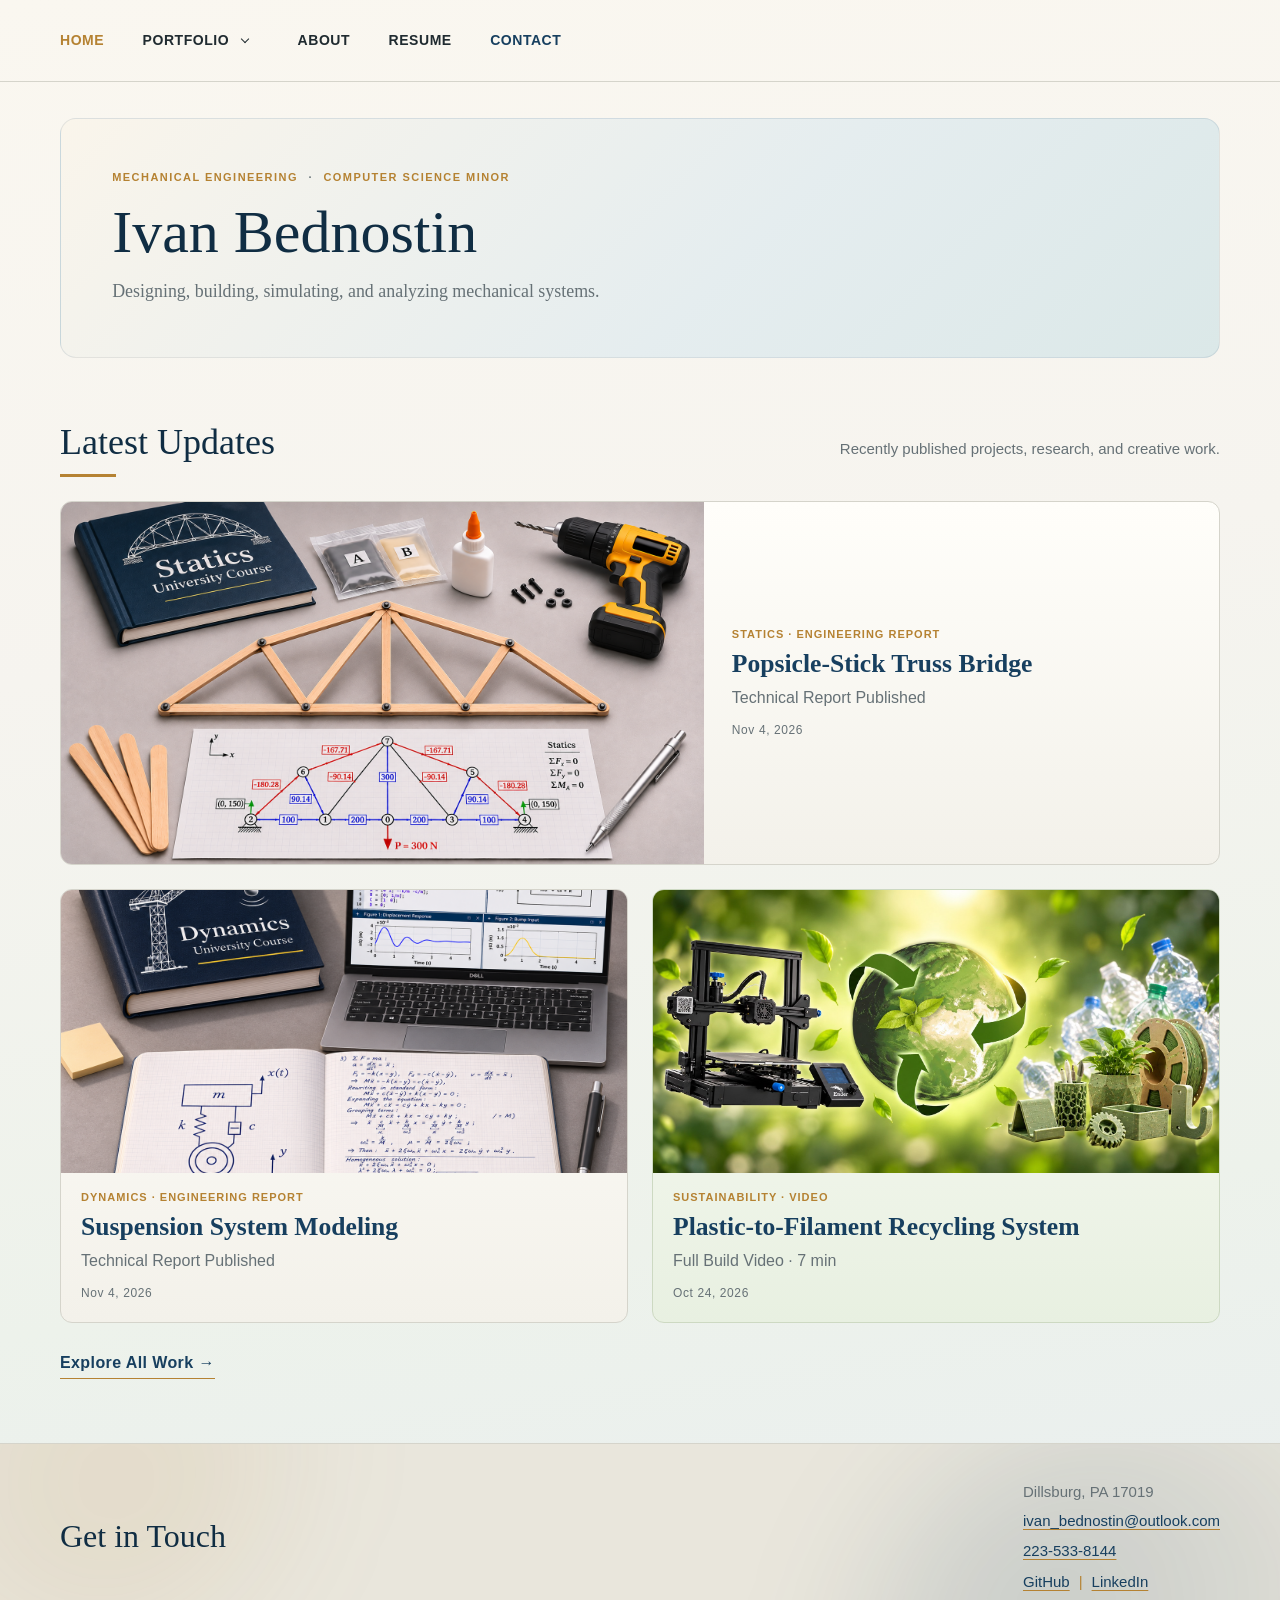
==== commit 5af9878a: "Use project photos and retain signed report Co-authored-by: Copilot <223556219+Copilot@users.noreply" ====
--- a/index.html
+++ b/index.html
@@ -6,7 +6,7 @@
   <meta name="description" content="Engineering portfolio focused on mechanical engineering, computer science, and project work.">
   <title>Engineering Portfolio</title>
   <link rel="stylesheet" href="css/style.css">
-  <script src="js/content-updates.js?v=20261104" defer></script>
+  <script src="js/content-updates.js?v=20261106" defer></script>
   <script src="js/main.js" defer></script>
 </head>
 <body>
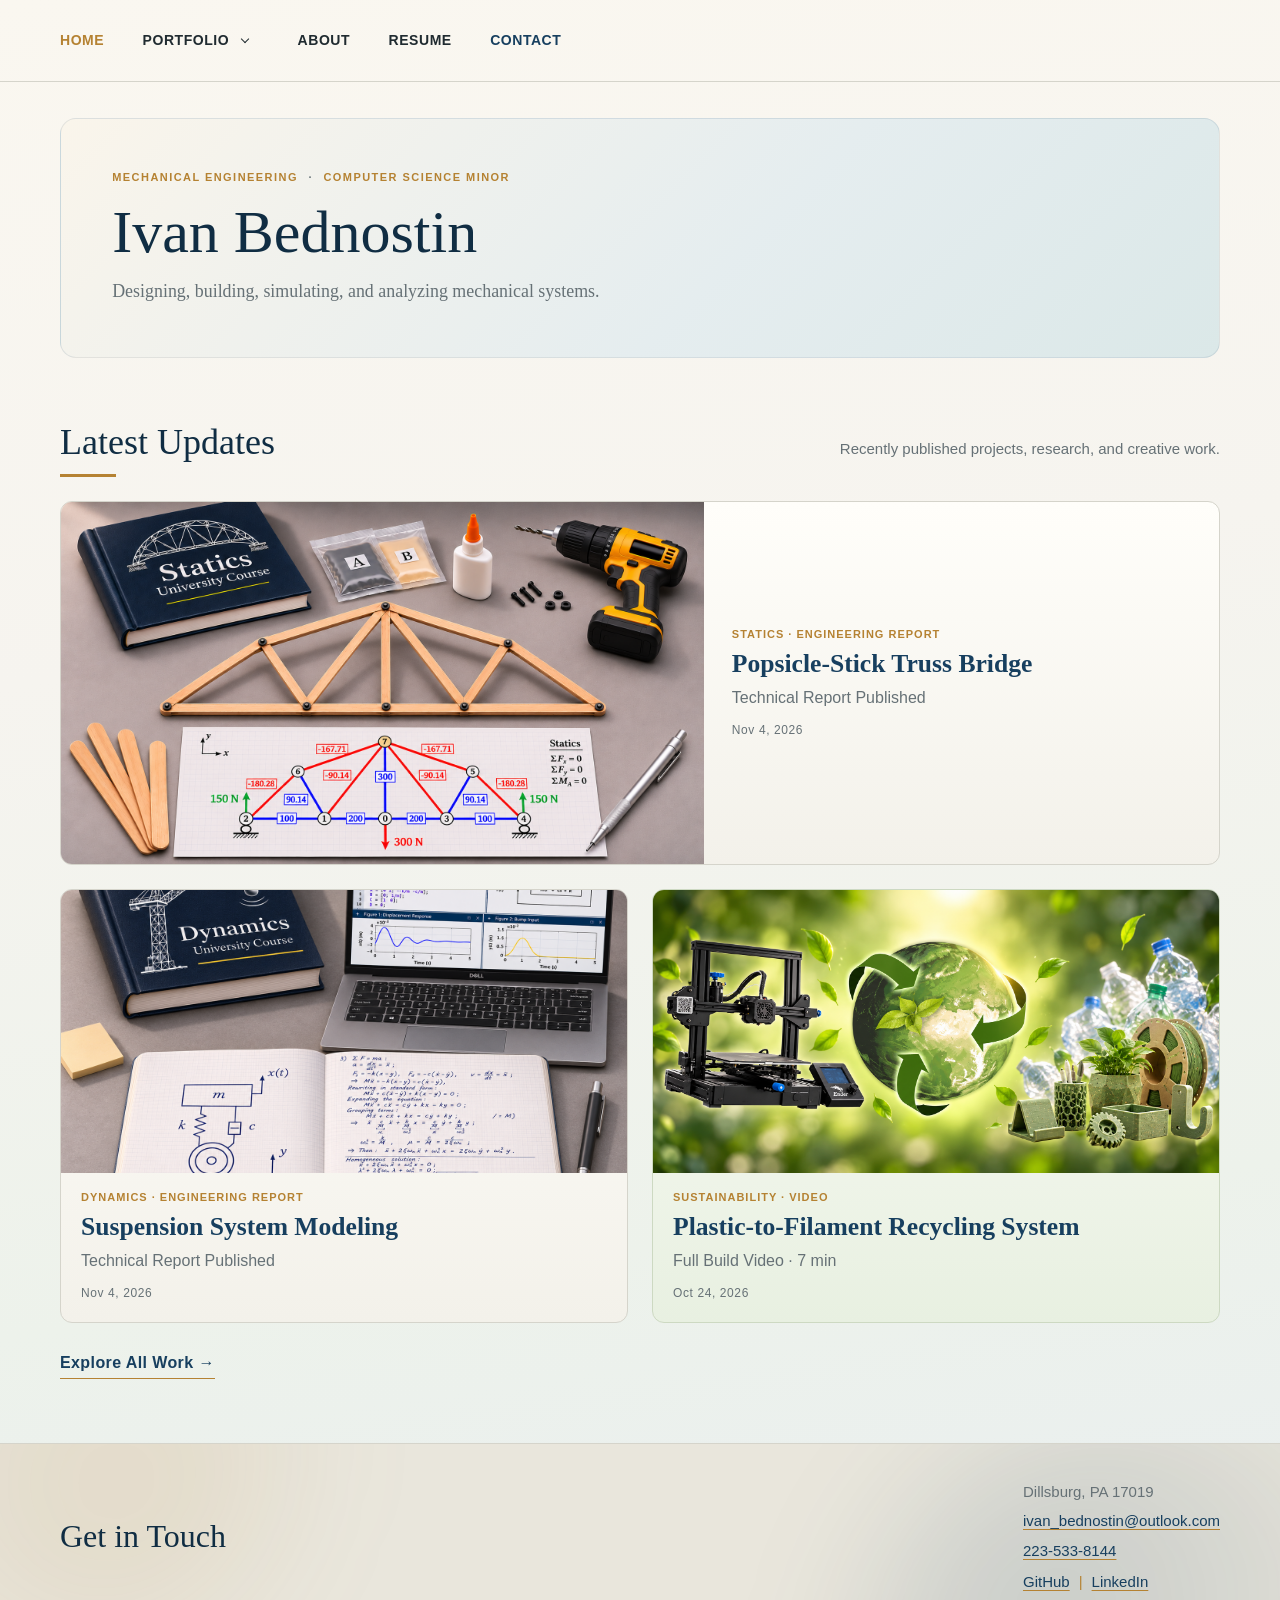
==== commit 4ecf55b2: "Bump content-updates.js cache version so new image paths load Co-authored-by: Copilot <223556219+Cop" ====
--- a/index.html
+++ b/index.html
@@ -6,7 +6,7 @@
   <meta name="description" content="Engineering portfolio focused on mechanical engineering, computer science, and project work.">
   <title>Engineering Portfolio</title>
   <link rel="stylesheet" href="css/style.css">
-  <script src="js/content-updates.js?v=20261106" defer></script>
+  <script src="js/content-updates.js?v=202611060755" defer></script>
   <script src="js/main.js" defer></script>
 </head>
 <body>
